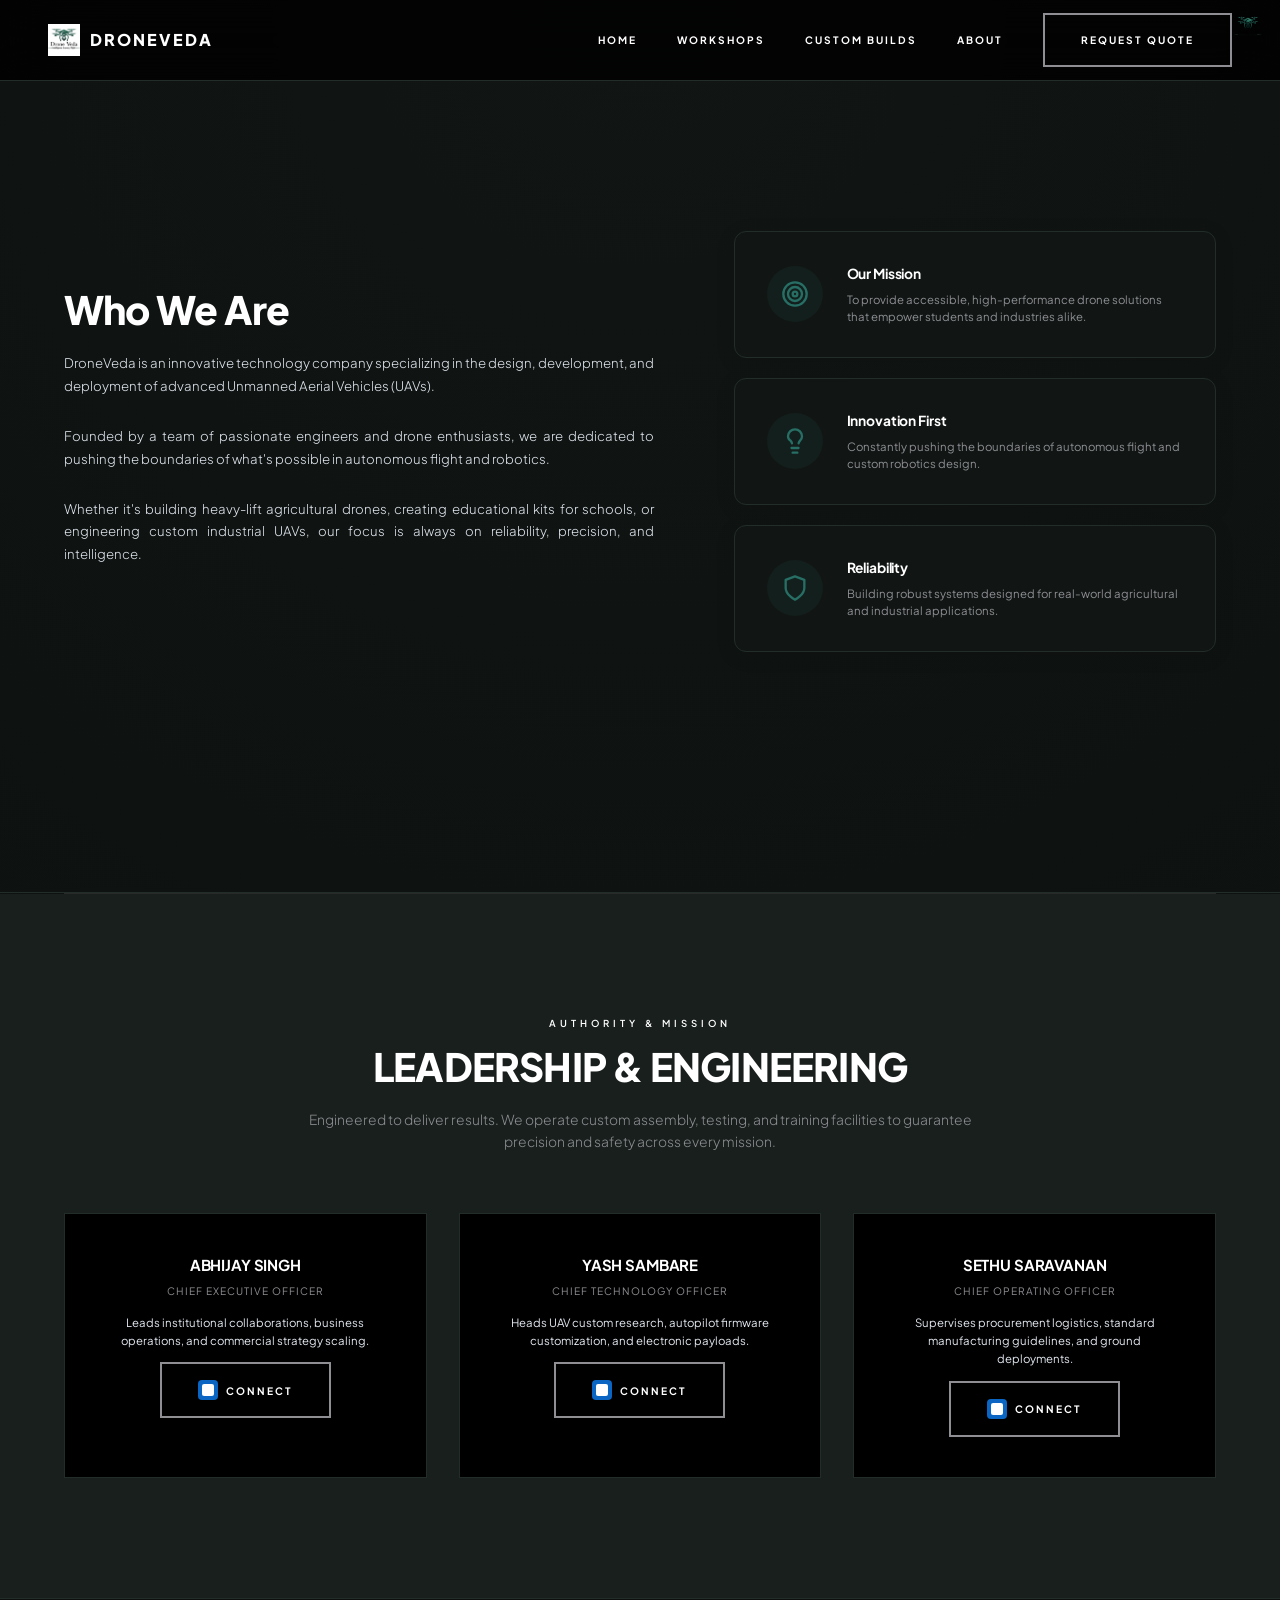
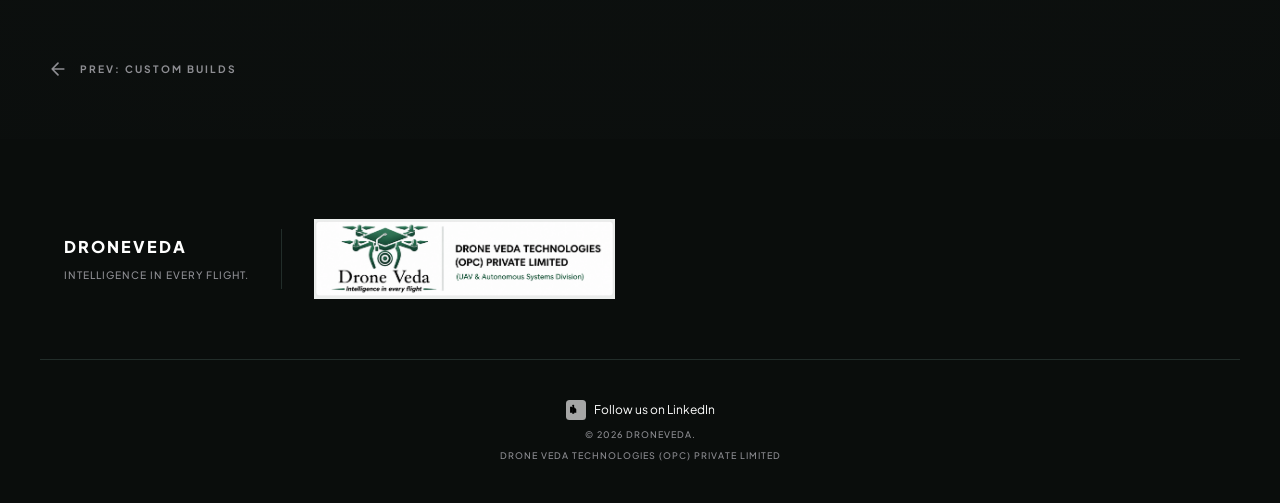
==== about.html @ 1c708e4c "Prepare site for Vercel: add vercel.json and deploy README" ====
<!DOCTYPE html>
<html lang="en">
<head>
  <meta charset="UTF-8">
  <meta name="viewport" content="width=device-width, initial-scale=1.0">
  <meta name="description" content="DroneVeda - Commercial UAV systems, custom industrial drones, autonomous agriculture, and institutional robotics training.">
  <title>DRONEVEDA | Intelligence in every flight.</title>
  
  <link rel="preconnect" href="https://fonts.googleapis.com">
  <link rel="preconnect" href="https://fonts.gstatic.com" crossorigin>
  <link href="https://fonts.googleapis.com/css2?family=Plus+Jakarta+Sans:wght@300;400;500;600;700;800&display=swap" rel="stylesheet">
  
  <link rel="stylesheet" href="style.css">
  <style>
    .trust-box { background-color: #000; }
    .trust-box[style] { background-color: initial; }
    .site-footer { padding:18px 12px; text-align:center; background:#0b0b0b; color:#fff; margin-top:40px; }
    .site-footer a { color:#fff; text-decoration:none; display:inline-flex; align-items:center; gap:8px; }
  </style>
</head>
<body>

  <header class="navbar" style="position: relative;">
    <div class="nav-container">
      <a href="index.html" class="nav-logo" style="display:flex; align-items:center; gap:10px;">
        <img src="WhatsApp Image 2026-06-14 at 5.45.42 PM.jpeg" alt="DroneVeda Logo" style="height:32px; width:auto; display:inline-block;">
        <span class="logo-text">DRONEVEDA</span>
      </a>
      
      <button class="mobile-toggle" aria-label="Toggle Menu" aria-expanded="false">
        <span class="bar"></span>
        <span class="bar"></span>
        <span class="bar"></span>
      </button>
      
      <nav class="nav-menu">
        <a href="index.html" class="nav-link">HOME</a>
        <a href="workshops.html" class="nav-link">WORKSHOPS</a>
        <a href="custom-builds.html" class="nav-link">CUSTOM BUILDS</a>
        <a href="about.html" class="nav-link active">ABOUT</a>
        <a href="index.html#contact" class="btn">REQUEST QUOTE</a>
      </nav>
    </div>
    <img src="public/logo.png" alt="DroneVeda Logo" style="position:absolute; right:16px; top:12px; height:32px;">
    <!-- header LinkedIn removed (footer contains the company LinkedIn) -->
  </header>

  

  

  

  

  

  

  

  <section id="about" class="section orb-section" style="padding-top: 150px;">
    <div class="container">
      
      <!-- Who We Are Section -->
      <div class="about-grid scroll-reveal" style="margin-bottom: 120px; align-items: center;">
        <div class="about-content">
          <h2 class="section-title" style="text-transform: none;">Who We Are</h2>
          <p class="about-text">DroneVeda is an innovative technology company specializing in the design, development, and deployment of advanced Unmanned Aerial Vehicles (UAVs).</p>
          <p class="about-text">Founded by a team of passionate engineers and drone enthusiasts, we are dedicated to pushing the boundaries of what's possible in autonomous flight and robotics.</p>
          <p class="about-text">Whether it's building heavy-lift agricultural drones, creating educational kits for schools, or engineering custom industrial UAVs, our focus is always on reliability, precision, and intelligence.</p>
        </div>
        
        <div class="about-cards" style="display: flex; flex-direction: column; gap: 20px;">
          <!-- Mission -->
          <div class="feature-card" style="background-color: var(--bg-secondary); border: 1px solid var(--border-color); border-radius: 12px; padding: 32px; display: flex; gap: 24px; align-items: center; transition: transform var(--transition-normal); box-shadow: 0 4px 20px rgba(0,0,0,0.1);">
             <div class="icon" style="color: var(--logo-green); flex-shrink: 0; display: flex; align-items: center; justify-content: center; width: 56px; height: 56px; background: rgba(39, 110, 101, 0.1); border-radius: 50%;">
                <svg width="28" height="28" viewBox="0 0 24 24" fill="none" stroke="currentColor" stroke-width="2" stroke-linecap="round" stroke-linejoin="round"><circle cx="12" cy="12" r="10"></circle><circle cx="12" cy="12" r="6"></circle><circle cx="12" cy="12" r="2"></circle></svg>
             </div>
             <div>
               <h4 style="font-size: 1.15rem; font-weight: 700; color: var(--text-primary); margin-bottom: 6px;">Our Mission</h4>
               <p style="color: var(--text-muted); font-size: 0.95rem; line-height: 1.5; margin: 0;">To provide accessible, high-performance drone solutions that empower students and industries alike.</p>
             </div>
          </div>
          
          <!-- Innovation -->
          <div class="feature-card" style="background-color: var(--bg-secondary); border: 1px solid var(--border-color); border-radius: 12px; padding: 32px; display: flex; gap: 24px; align-items: center; transition: transform var(--transition-normal); box-shadow: 0 4px 20px rgba(0,0,0,0.1);">
             <div class="icon" style="color: var(--logo-green); flex-shrink: 0; display: flex; align-items: center; justify-content: center; width: 56px; height: 56px; background: rgba(39, 110, 101, 0.1); border-radius: 50%;">
                <svg width="28" height="28" viewBox="0 0 24 24" fill="none" stroke="currentColor" stroke-width="2" stroke-linecap="round" stroke-linejoin="round"><path d="M9 18h6"></path><path d="M10 22h4"></path><path d="M15.09 14c.18-.98.65-1.74 1.41-2.5A4.65 4.65 0 0 0 18 8 6 6 0 0 0 6 8c0 1.5.8 2.8 2 3.5.75.75 1.23 1.52 1.41 2.5"></path></svg>
             </div>
             <div>
               <h4 style="font-size: 1.15rem; font-weight: 700; color: var(--text-primary); margin-bottom: 6px;">Innovation First</h4>
               <p style="color: var(--text-muted); font-size: 0.95rem; line-height: 1.5; margin: 0;">Constantly pushing the boundaries of autonomous flight and custom robotics design.</p>
             </div>
          </div>
          
          <!-- Reliability -->
          <div class="feature-card" style="background-color: var(--bg-secondary); border: 1px solid var(--border-color); border-radius: 12px; padding: 32px; display: flex; gap: 24px; align-items: center; transition: transform var(--transition-normal); box-shadow: 0 4px 20px rgba(0,0,0,0.1);">
             <div class="icon" style="color: var(--logo-green); flex-shrink: 0; display: flex; align-items: center; justify-content: center; width: 56px; height: 56px; background: rgba(39, 110, 101, 0.1); border-radius: 50%;">
                <svg width="28" height="28" viewBox="0 0 24 24" fill="none" stroke="currentColor" stroke-width="2" stroke-linecap="round" stroke-linejoin="round"><path d="M12 22s8-4 8-10V5l-8-3-8 3v7c0 6 8 10 8 10z"></path></svg>
             </div>
             <div>
               <h4 style="font-size: 1.15rem; font-weight: 700; color: var(--text-primary); margin-bottom: 6px;">Reliability</h4>
               <p style="color: var(--text-muted); font-size: 0.95rem; line-height: 1.5; margin: 0;">Building robust systems designed for real-world agricultural and industrial applications.</p>
             </div>
          </div>
        </div>
      </div>

    </div>
  </section>

  <hr class="spacious-divider">

  <section class="section bg-contrast" style="padding-top: 120px;">
    <div class="container">
      <div class="section-header" style="text-align: center; margin-left: auto; margin-right: auto;">
        <span class="section-label scroll-reveal">AUTHORITY & MISSION</span>
        <h2 class="section-title scroll-reveal">LEADERSHIP & ENGINEERING</h2>
        <p class="section-desc scroll-reveal">Engineered to deliver results. We operate custom assembly, testing, and training facilities to guarantee precision and safety across every mission.</p>
      </div>
      
      <div class="projects-grid scroll-reveal">
        <div class="project-card" style="padding: 40px; text-align: center; display: flex; flex-direction: column; align-items: center;">
          <h4 style="font-size: 1.25rem; font-weight: 700; text-transform: uppercase; margin-bottom: 6px;">ABHIJAY SINGH</h4>
          <p style="color: var(--text-muted); font-size: 0.85rem; letter-spacing: 1px; text-transform: uppercase; margin-bottom: 16px;">CHIEF EXECUTIVE OFFICER</p>
          <p style="font-size: 0.95rem; line-height: 1.6;">Leads institutional collaborations, business operations, and commercial strategy scaling.</p>
          <a href="https://www.linkedin.com/in/abhijay-singh-ab865226a/" target="_blank" rel="noreferrer" class="btn" style="margin-top:12px; display:inline-flex; align-items:center; gap:8px;">
            <span style="display:inline-flex; align-items:center; justify-content:center; width:20px; height:20px; background:#0A66C2; border-radius:4px;">
              <img src="public/linkedin.svg" alt="LinkedIn" style="height:12px; filter: brightness(0) invert(1);" />
            </span>
            <span>Connect</span>
          </a>
        </div>

        <div class="project-card" style="padding: 40px; text-align: center; display: flex; flex-direction: column; align-items: center;">
          <h4 style="font-size: 1.25rem; font-weight: 700; text-transform: uppercase; margin-bottom: 6px;">YASH SAMBARE</h4>
          <p style="color: var(--text-muted); font-size: 0.85rem; letter-spacing: 1px; text-transform: uppercase; margin-bottom: 16px;">CHIEF TECHNOLOGY OFFICER</p>
          <p style="font-size: 0.95rem; line-height: 1.6;">Heads UAV custom research, autopilot firmware customization, and electronic payloads.</p>
          <a href="https://www.linkedin.com/in/yash-sambare-81720738b/" target="_blank" rel="noreferrer" class="btn" style="margin-top:12px; display:inline-flex; align-items:center; gap:8px;">
            <span style="display:inline-flex; align-items:center; justify-content:center; width:20px; height:20px; background:#0A66C2; border-radius:4px;">
              <img src="public/linkedin.svg" alt="LinkedIn" style="height:12px; filter: brightness(0) invert(1);" />
            </span>
            <span>Connect</span>
          </a>
        </div>

        <div class="project-card" style="padding: 40px; text-align: center; display: flex; flex-direction: column; align-items: center;">
          <h4 style="font-size: 1.25rem; font-weight: 700; text-transform: uppercase; margin-bottom: 6px;">SETHU SARAVANAN</h4>
          <p style="color: var(--text-muted); font-size: 0.85rem; letter-spacing: 1px; text-transform: uppercase; margin-bottom: 16px;">CHIEF OPERATING OFFICER</p>
          <p style="font-size: 0.95rem; line-height: 1.6;">Supervises procurement logistics, standard manufacturing guidelines, and ground deployments.</p>
          <a href="https://www.linkedin.com/in/sethu-saravanan-b562a8277/" target="_blank" rel="noreferrer" class="btn" style="margin-top:12px; display:inline-flex; align-items:center; gap:8px;">
            <span style="display:inline-flex; align-items:center; justify-content:center; width:20px; height:20px; background:#0A66C2; border-radius:4px;">
              <img src="public/linkedin.svg" alt="LinkedIn" style="height:12px; filter: brightness(0) invert(1);" />
            </span>
            <span>Connect</span>
          </a>
        </div>
      </div>
                    
    </div>
  </section>

  

    
  <div class="page-navigation">
    <a href="custom-builds.html" class="page-nav-btn page-nav-prev"><svg xmlns="http://www.w3.org/2000/svg" fill="none" stroke="currentColor" stroke-width="2" stroke-linecap="round" stroke-linejoin="round" viewBox="0 0 24 24"><path d="M19 12H5M12 19l-7-7 7-7"/></svg> PREV: CUSTOM BUILDS</a>
    <div></div>
  </div>
  <footer class="footer">
    <div class="footer-container container">
      <div class="footer-brand" style="display: flex; align-items: center; gap: 32px;">
        <div>
          <h3 class="footer-logo" style="margin-bottom: 8px;">DRONEVEDA</h3>
          <p class="footer-tagline" style="margin: 0;">INTELLIGENCE IN EVERY FLIGHT.</p>
        </div>
        <div style="width: 1px; height: 60px; background-color: var(--border-color);"></div>
        <img src="public/logo-footer.png" alt="Drone Veda Technologies" style="max-height: 80px; display: block; object-fit: contain;">
      </div>
    </div>
    <div class="footer-bottom container" style="display:flex; flex-direction:column; gap:8px; align-items:center;">
      <div style="display:flex; gap:12px; align-items:center;">
        <a href="https://www.linkedin.com/company/drone-veda/" target="_blank" rel="noreferrer" style="display:inline-flex; align-items:center; gap:8px; color:#fff; text-decoration:none;">
          <img src="public/linkedin.svg" alt="LinkedIn" style="height:20px; filter: invert(1) grayscale(1);" />
          Follow us on LinkedIn
        </a>
      </div>
      <p class="copyright">&copy; 2026 DRONEVEDA.</p>
      <p class="disclaimer">Drone Veda Technologies (OPC) Private Limited</p>
    </div>
  </footer>

  <script src="script.js"></script>
</body>
</html>
---- style.css ----
:root {
  --bg-primary: #0a0d0c; /* Off-black with a hint of green */
  --bg-secondary: #111614;
  --bg-tertiary: #181f1c;
  
  --logo-green: #276e65;
  
  --text-primary: #ffffff;
  --text-secondary: #e2e8f0;
  --text-muted: #8e8e93;
  
  --accent-color: var(--logo-green);
  --accent-hover: var(--logo-green);
  
  --border-color: #222d2a;
  --border-hover: #3a4d48;
  
  --error-color: #fa4856;
  --success-color: #24a148;
  
  --font-family: 'Plus Jakarta Sans', system-ui, -apple-system, sans-serif;
  
  --transition-fast: 0.15s ease;
  --transition-normal: 0.3s cubic-bezier(0.16, 1, 0.3, 1);
  --transition-slow: 0.8s cubic-bezier(0.16, 1, 0.3, 1);
  
  --max-width: 1200px;
}

/* Base Reset */
*, *::before, *::after {
  box-sizing: border-box;
  margin: 0;
  padding: 0;
}

html {
  font-size: 75%;
  scroll-behavior: auto; /* Managed by JavaScript for custom scroll control */
  scrollbar-width: thin;
  scrollbar-color: var(--border-hover) var(--bg-primary);
}

body {
  font-family: var(--font-family);
  background-color: var(--bg-primary);
  /* Dynamic scroll gradient setup */
  background-image: radial-gradient(circle at 50% calc(var(--scroll-y, 0) * 1%), var(--bg-secondary) 0%, var(--bg-primary) 100%);
  color: var(--text-secondary);
  line-height: 1.5;
  overflow-x: hidden;
  -webkit-font-smoothing: antialiased;
  -moz-osx-font-smoothing: grayscale;
}

/* Specific section highlighting */
.bg-logo-green {
  background: var(--logo-green) !important;
}

.bg-logo-green .section-title, 
.bg-logo-green .section-label,
.bg-logo-green .section-desc {
  color: #ffffff;
}
.bg-logo-green .btn-primary {
  border-color: #ffffff;
  color: #ffffff;
}
.bg-logo-green .btn-primary:hover {
  background-color: #ffffff;
  color: var(--logo-green);
}

.text-accent {
  color: var(--logo-green);
}

/* Accessibility Focus */
:focus-visible {
  outline: 2px solid var(--text-primary);
  outline-offset: 4px;
}

/* Layout Containers */
.container {
  width: 100%;
  max-width: var(--max-width);
  margin: 0 auto;
  padding: 0 24px;
}

.section {
  padding: 120px 0;
  border-bottom: 1px solid var(--border-color);
  scroll-margin-top: 80px;
}

@media (max-width: 768px) {
  .section {
    padding: 80px 0;
  }
}

.bg-contrast {
  background-color: var(--bg-tertiary) !important;
}

.spacious-divider {
  border: 0;
  height: 1px;
  background: rgba(255, 255, 255, 0.1);
  margin: 0 auto;
  width: 90%;
  max-width: var(--max-width);
}

.section-header {
  max-width: 700px;
  margin-bottom: 60px;
}

.section-label {
  display: inline-block;
  font-size: 0.8rem;
  font-weight: 600;
  text-transform: uppercase;
  letter-spacing: 4px;
  color: var(--text-primary);
  margin-bottom: 16px;
}

.section-title {
  font-size: clamp(2.2rem, 4.5vw, 3.25rem);
  font-weight: 800;
  line-height: 1.1;
  color: var(--text-primary);
  margin-bottom: 20px;
  letter-spacing: -0.02em;
  text-transform: uppercase;
}

.section-desc {
  font-size: 1.15rem;
  color: var(--text-muted);
  line-height: 1.6;
  font-weight: 300;
}

/* Typography elements */
h1, h2, h3, h4, h5, h6 {
  color: var(--text-primary);
  letter-spacing: -0.01em;
}

a {
  color: inherit;
  text-decoration: none;
  transition: color var(--transition-fast);
}

.btn {
  display: inline-flex;
  align-items: center;
  justify-content: center;
  font-family: var(--font-family);
  font-size: 0.85rem;
  font-weight: 700;
  text-transform: uppercase;
  letter-spacing: 2px;
  padding: 16px 36px;
  cursor: pointer;
  white-space: nowrap;
  transition: all var(--transition-normal);
  
  /* Greyscale ghost button base */
  border: 2px solid var(--text-muted);
  background-color: transparent;
  color: var(--text-primary);
  
  min-height: 54px; /* Touch target size */
  position: relative;
  overflow: hidden;
  text-align: center;
  width: auto;
}

@media (max-width: 768px) {
  .btn {
    width: 100%;
    padding: 16px 20px;
  }
}

.btn:hover {
  /* Boundary changes to logo-green upon hover */
  border-color: var(--logo-green);
  color: var(--logo-green);
  background-color: transparent;
  box-shadow: 0 4px 15px rgba(39, 110, 101, 0.2);
}

.btn:active {
  /* Background changes to logo-green upon clicking */
  background-color: var(--logo-green);
  border-color: var(--logo-green);
  color: #ffffff;
  transform: scale(0.98);
}


.btn-primary, .btn-secondary {  
}

.btn-block {
  display: flex;
  width: 100%;
}

/* Header & Navigation */
.navbar {
  position: fixed;
  top: 0;
  left: 0;
  right: 0;
  z-index: 100;
  background-color: rgba(0, 0, 0, 0.85);
  backdrop-filter: blur(20px);
  -webkit-backdrop-filter: blur(20px);
  border-bottom: 1px solid var(--border-color);
  transition: background-color var(--transition-normal), padding var(--transition-normal);
}

.nav-container {
  display: flex;
  align-items: center;
  justify-content: space-between;
  height: 80px;
  max-width: 100%;
  margin: 0 auto;
  padding: 0 48px;
}

.nav-logo {
  display: flex;
  align-items: center;
  gap: 12px;
}

.logo-img {
  height: 32px;
  width: auto;
  filter: brightness(0) invert(1); /* Ensure it displays as white for SpaceX styling */
}

.logo-text {
  font-size: 1.35rem;
  font-weight: 800;
  letter-spacing: 2px;
  color: var(--text-primary);
}

.nav-menu {
  display: flex;
  align-items: center;
  gap: 40px;
}

.nav-link {
  font-size: 0.85rem;
  font-weight: 700;
  text-transform: uppercase;
  letter-spacing: 2px;
  color: var(--text-primary);
  padding: 8px 0;
  position: relative;
}

.nav-link::after {
  content: '';
  position: absolute;
  bottom: 0;
  left: 0;
  width: 100%;
  height: 1px;
  background-color: var(--text-primary);
  transform: scaleX(0);
  transform-origin: right;
  transition: transform var(--transition-normal);
}

.nav-link:hover::after {
  transform: scaleX(1);
  transform-origin: left;
}



/* Mobile Toggle Hamburger */
.mobile-toggle {
  display: none;
  flex-direction: column;
  justify-content: space-between;
  width: 20px;
  height: 14px;
  background: transparent;
  border: none;
  cursor: pointer;
  z-index: 105;
}

.mobile-toggle .bar {
  width: 100%;
  height: 2px;
  background-color: var(--text-primary);
  transition: transform var(--transition-normal), opacity var(--transition-normal);
}

@media (max-width: 768px) {
  .mobile-toggle {
    display: flex;
  }
  
  .nav-menu {
    position: fixed;
    top: 80px;
    left: 0;
    right: 0;
    height: calc(100vh - 80px);
    background-color: rgba(0, 0, 0, 0.85);
    backdrop-filter: blur(20px);
    -webkit-backdrop-filter: blur(20px);
    flex-direction: column;
    padding: 60px 24px;
    gap: 32px;
    transform: translateX(100%);
    transition: transform var(--transition-normal);
    z-index: 99;
    border-top: 1px solid var(--border-color);
  }
  
  .nav-menu.active {
    transform: translateX(0);
  }
  
  .nav-link {
    width: 100%;
    text-align: center;
    font-size: 1.1rem;
    letter-spacing: 3px;
    padding: 12px 0;
  }
  
  .nav-btn {
    width: 100%;
    text-align: center;
    font-size: 1rem;
    letter-spacing: 3px;
    padding: 16px 0;
    margin-top: 24px;
  }
  
  /* Active states */
  .mobile-toggle[aria-expanded="true"] .bar:nth-child(1) {
    transform: translateY(6px) rotate(45deg);
  }
  
  .mobile-toggle[aria-expanded="true"] .bar:nth-child(2) {
    opacity: 0;
  }
  
  .mobile-toggle[aria-expanded="true"] .bar:nth-child(3) {
    transform: translateY(-6px) rotate(-45deg);
  }
}

/* Hero Section (Fullscreen Impact) */
.hero-section {
  position: relative;
  height: 100vh;
  display: flex;
  align-items: flex-end;
  padding-bottom: 12%;
  overflow: hidden;
}

.hero-video-container {
  position: absolute;
  top: 0;
  left: 0;
  width: 100%;
  height: 100%;
  z-index: 1;
}

.hero-video {
  width: 100%;
  height: 100%;
  object-fit: cover;
  opacity: 0.5;
}

.hero-overlay {
  position: absolute;
  top: 0;
  left: 0;
  width: 100%;
  height: 100%;
  background: linear-gradient(180deg, 
    rgba(0, 0, 0, 0.4) 0%, 
    rgba(0, 0, 0, 0.7) 60%, 
    rgba(0, 0, 0, 0.95) 100%
  );
  z-index: 2;
}

.hero-content {
  position: relative;
  z-index: 10;
  max-width: 800px;
}

.hero-badge {
  display: inline-block;
  font-size: 1.5rem;
  font-weight: 200;
  text-transform: uppercase;
  letter-spacing: 4px;
  line-height: 1.05;
  color: var(--text-primary);
  margin-bottom: 30px;
}

.hero-title {
  font-size: clamp(3rem, 6vw, 5rem);
  font-weight: 1000;
  line-height: 1.05;
  letter-spacing: 0.02em;
  color: var(--text-primary);
  margin-bottom: 15px;
  text-transform: uppercase;
}

.hero-subtitle {
  font-size: clamp(0.9rem, 2vw, 1rem);
  color: var(--text-secondary);
  line-height: 1.2;
  margin-bottom: 15px;
  max-width: 400px;
  font-weight: 100;
  letter-spacing: 0.2em;
}

.hero-actions {
  display: flex;
  gap: 20px;
  flex-wrap: wrap;
}

@media (max-width: 576px) {
  .hero-actions .btn {
    width: 100%;
  }
}

/* SpaceX-style Scroll Down Indicator */
.scroll-down-arrow {
  position: absolute;
  bottom: 40px;
  left: 50%;
  transform: translateX(-50%);
  color: var(--text-primary);
  z-index: 10;
  animation: bounce 2s infinite;
  opacity: 0.7;
  transition: opacity var(--transition-fast);
}

.scroll-down-arrow:hover {
  opacity: 1;
}

@keyframes bounce {
  0%, 20%, 50%, 80%, 100% {
    transform: translateX(-50%) translateY(0);
  }
  40% {
    transform: translateX(-50%) translateY(-10px);
  }
  60% {
    transform: translateX(-50%) translateY(-5px);
  }
}

/* SpaceX Trust Metric Value Bar */
.value-bar {
  background-color: var(--bg-primary);
  border-bottom: 1px solid var(--border-color);
  padding: 80px 0;
}

.value-container {
  display: grid;
  grid-template-columns: repeat(3, 1fr);
  gap: 40px;
}

.value-item {
  display: flex;
  flex-direction: column;
}

.value-num {
  font-size: 4rem;
  font-weight: 800;
  color: var(--text-primary);
  line-height: 1;
  margin-bottom: 12px;
  font-feature-settings: "lnum";
}

.value-label {
  font-size: 0.8rem;
  font-weight: 600;
  color: var(--text-muted);
  line-height: 1.6;
  letter-spacing: 2px;
  text-transform: uppercase;
}

@media (max-width: 768px) {
  .value-container {
    grid-template-columns: 1fr;
    gap: 48px;
  }
  
  .value-num {
    font-size: 3.5rem;
  }
}

/* Projects Showcase */
.projects-grid {
  display: grid;
  grid-template-columns: repeat(3, 1fr);
  gap: 32px;
}

@media (max-width: 992px) {
  .projects-grid {
    grid-template-columns: repeat(2, 1fr);
  }
}

@media (max-width: 768px) {
  .projects-grid {
    grid-template-columns: 1fr;
    gap: 40px;
  }
}

.project-card {
  background-color: var(--bg-secondary);
  border: 1px solid var(--border-color);
  transition: border-color var(--transition-fast), transform var(--transition-normal);
}

/* Removed project-card hover */

.project-image-wrapper {
  position: relative;
  aspect-ratio: 16 / 10;
  width: 100%;
  background-color: var(--bg-tertiary);
  overflow: hidden;
}

.project-img {
  width: 100%;
  height: 100%;
  object-fit: cover;
  transition: transform var(--transition-normal);
}

/* Removed project-card img hover */

.project-content {
  padding: 32px;
}

.project-tag {
  display: inline-block;
  font-size: 0.75rem;
  font-weight: 700;
  text-transform: uppercase;
  letter-spacing: 2px;
  color: var(--text-primary);
  margin-bottom: 16px;
  border-bottom: 1px solid var(--text-primary);
  padding-bottom: 2px;
}

.project-card-title {
  font-size: 1.35rem;
  font-weight: 700;
  line-height: 1.3;
  margin-bottom: 14px;
  color: var(--text-primary);
  text-transform: uppercase;
}

.project-card-desc {
  font-size: 0.95rem;
  color: var(--text-muted);
  line-height: 1.6;
  margin-bottom: 30px;
  font-weight: 300;
}

.project-metric {
  padding-top: 24px;
  border-top: 1px solid var(--border-color);
}

.metric-value {
  display: block;
  font-size: 2rem;
  font-weight: 800;
  color: var(--text-primary);
  line-height: 1.1;
  font-feature-settings: "lnum";
}

.metric-desc {
  font-size: 0.75rem;
  font-weight: 600;
  color: var(--text-muted);
  letter-spacing: 1.5px;
  text-transform: uppercase;
}

/* About Us Section (Two Columns) */
.about-grid {
  display: grid;
  grid-template-columns: 1.1fr 0.9fr;
  gap: 80px;
}

@media (max-width: 992px) {
  .about-grid {
    grid-template-columns: 1fr;
    gap: 60px;
  }
}

.about-text {
  font-size: 1.1rem;
  line-height: 1.7;
  color: var(--text-secondary);
  margin-bottom: 28px;
  font-weight: 300;
  text-align:justify;
}

.about-badges {
  display: grid;
  grid-template-columns: repeat(2, 1fr);
  gap: 24px;
  margin-top: 48px;
}

.badge-item {
  border-left: 2px solid var(--text-primary);
  padding-left: 20px;
}

.badge-item strong {
  display: block;
  font-size: 0.9rem;
  font-weight: 700;
  color: var(--text-primary);
  margin-bottom: 6px;
  letter-spacing: 1.5px;
  text-transform: uppercase;
}

.badge-item span {
  font-size: 0.85rem;
  color: var(--text-muted);
}

.about-team {
  background-color: var(--bg-secondary);
  border: 1px solid var(--border-color);
  padding: 48px;
}

@media (max-width: 576px) {
  .about-team {
    padding: 32px 24px;
  }
}

.team-header-title {
  font-size: 1.35rem;
  font-weight: 700;
  text-transform: uppercase;
  letter-spacing: 2px;
  margin-bottom: 36px;
  color: var(--text-primary);
}

.team-list {
  display: flex;
  flex-direction: column;
  gap: 36px;
}

.team-member-card {
  display: flex;
  gap: 24px;
  align-items: flex-start;
}

@media (max-width: 480px) {
  .team-member-card {
    flex-direction: column;
    gap: 16px;
  }
}

.member-photo {
  width: 64px;
  height: 64px;
  border-radius: 4px;
  object-fit: cover;
  flex-shrink: 0;
  border: 1px solid var(--border-color);
}

.member-avatar {
  flex-shrink: 0;
  width: 64px;
  height: 64px;
  border-radius: 4px;
  background-color: var(--border-color);
  color: var(--text-primary);
  font-size: 1.25rem;
  font-weight: 700;
  display: flex;
  align-items: center;
  justify-content: center;
  letter-spacing: -0.5px;
}

.member-info {
  display: flex;
  flex-direction: column;
}

.member-name {
  font-size: 1rem;
  font-weight: 700;
  color: var(--text-primary);
  line-height: 1.2;
  letter-spacing: 1px;
}

.member-role {
  font-size: 0.75rem;
  font-weight: 600;
  color: var(--text-muted);
  margin-bottom: 8px;
  letter-spacing: 1px;
}

.member-bio {
  font-size: 0.9rem;
  color: var(--text-muted);
  line-height: 1.6;
  font-weight: 300;
}

/* Contact / Connect Section (SpaceX Style Input Forms) */
.contact-grid {
  display: grid;
  grid-template-columns: 0.95fr 1.05fr;
  gap: 80px;
  align-items: flex-start;
}

@media (max-width: 992px) {
  .contact-grid {
    grid-template-columns: 1fr;
    gap: 60px;
  }
}

.contact-details {
  display: flex;
  flex-direction: column;
  gap: 32px;
  margin: 40px 0;
}

.detail-item {
  display: flex;
  align-items: flex-start;
  gap: 20px;
}

.detail-icon {
  font-size: 1.2rem;
  line-height: 1;
}

.detail-info {
  display: flex;
  flex-direction: column;
}

.detail-label {
  font-size: 0.75rem;
  text-transform: uppercase;
  letter-spacing: 2px;
  color: var(--text-muted);
  font-weight: 600;
}

.detail-val {
  font-size: 1.15rem;
  font-weight: 700;
  color: var(--text-primary);
  margin-top: 4px;
}

.detail-val:hover {
  color: var(--text-primary);
  text-decoration: underline;
}

.trust-box {
  background-color: var(--bg-secondary);
  border: 1px solid var(--border-color);
  padding: 28px;
}

.trust-title {
  font-size: 0.9rem;
  font-weight: 700;
  color: var(--text-primary);
  margin-bottom: 5px;
  letter-spacing: 1.5px;
  text-transform: uppercase;
}

.trust-desc {
  font-size: 0.9rem;
  color: var(--text-muted);
  line-height: 1.8;
  font-weight: 300;
}

.form-wrapper {
  background-color: var(--bg-secondary);
  border: 1px solid var(--border-color);
  padding: 48px;
}

@media (max-width: 576px) {
  .form-wrapper {
    padding: 32px 24px;
  }
}

.form-title {
  font-size: 1.5rem;
  font-weight: 700;
  text-transform: uppercase;
  letter-spacing: 2px;
  margin-bottom: 32px;
  color: var(--text-primary);
}

.form-group {
  margin-bottom: 24px;
  position: relative;
}

.form-label {
  display: block;
  font-size: 0.8rem;
  font-weight: 700;
  letter-spacing: 1.5px;
  color: var(--text-primary);
  margin-bottom: 10px;
}

.required {
  color: var(--error-color);
}

.form-control {
  width: 100%;
  font-family: var(--font-family);
  font-size: 0.95rem;
  background-color: var(--bg-primary);
  border: 1px solid var(--border-color);
  color: var(--text-primary);
  padding: 14px 16px;
  border-radius: 0px; /* SpaceX strictly uses sharp 90-degree corners */
  transition: border-color var(--transition-fast), box-shadow var(--transition-fast);
  appearance: none;
}

.form-control::placeholder {
  color: #444444;
}

.form-control:focus {
  outline: none;
  border-color: var(--text-primary);
}

/* Custom Select Dropdown with Clean Vector Icon */
select.form-control {
  background-image: url("data:image/svg+xml;utf8,<svg xmlns='http://www.w3.org/2000/svg' width='16' height='16' fill='%23ffffff' viewBox='0 0 16 16'><path d='M7.247 11.14 2.451 5.658C1.885 5.013 2.345 4 3.204 4h9.592a1 1 0 0 1 .753 1.659l-4.796 5.48a1 1 0 0 1-1.506 0z'/></svg>");
  background-repeat: no-repeat;
  background-position: calc(100% - 16px) center;
  background-size: 10px;
  padding-right: 40px;
}

/* Form Errors */
.form-group.has-error .form-control {
  border-color: var(--error-color);
}

.form-group.has-error .error-msg {
  display: block;
}

.error-msg {
  display: none;
  font-size: 0.75rem;
  color: var(--error-color);
  margin-top: 6px;
  font-weight: 600;
  text-transform: uppercase;
  letter-spacing: 1px;
}

/* Form Submission Status styling */
.form-status-box {
  margin-top: 24px;
  padding: 16px;
  font-size: 0.9rem;
  font-weight: 700;
  line-height: 1.4;
  display: flex;
  align-items: center;
  gap: 12px;
  letter-spacing: 1px;
  text-transform: uppercase;
}

.form-status-success {
  border: 1px solid var(--success-color);
  background-color: rgba(36, 161, 72, 0.05);
  color: var(--text-primary);
}

.form-status-error {
  border: 1px solid var(--error-color);
  background-color: rgba(250, 72, 86, 0.05);
  color: var(--text-primary);
}

.form-status-sending {
  border: 1px solid var(--text-primary);
  background-color: rgba(255, 255, 255, 0.05);
  color: var(--text-primary);
}

/* SpaceX Footer Styling */
.footer {
  background-color: var(--bg-primary);
  padding: 80px 0 40px;
}

.footer-container {
  display: flex;
  justify-content: space-between;
  align-items: center;
  flex-wrap: wrap;
  gap: 40px;
  margin-bottom: 60px;
}

.footer-brand {
  max-width: 600px;
}

.footer-logo {
  font-size: 1.35rem;
  font-weight: 800;
  color: var(--text-primary);
  margin-bottom: 8px;
  letter-spacing: 2px;
}

.footer-tagline {
  font-size: 0.85rem;
  color: var(--text-muted);
  letter-spacing: 1px;
  text-transform: uppercase;
  font-weight: 500;
}

.footer-links {
  display: flex;
  gap: 32px;
  flex-wrap: wrap;
}

.footer-links a {
  font-size: 0.75rem;
  color: var(--text-muted);
  font-weight: 700;
  letter-spacing: 1.5px;
}

.footer-links a:hover {
  color: var(--text-primary);
}

.footer-bottom {
  display: flex;
  justify-content: space-between;
  align-items: center;
  padding-top: 40px;
  border-top: 1px solid var(--border-color);
  flex-wrap: wrap;
  gap: 16px;
}

.copyright, .disclaimer {
  font-size: 0.75rem;
  color: var(--text-muted);
  letter-spacing: 1px;
  text-transform: uppercase;
  font-weight: 500;
}

@media (max-width: 768px) {
  .footer-container {
    flex-direction: column;
    align-items: flex-start;
    gap: 30px;
  }
  
  .footer-links {
    flex-direction: column;
    gap: 16px;
  }
  
  .footer-bottom {
    flex-direction: column;
    align-items: flex-start;
  }
}

/* Animation entry points */
.scroll-reveal {
  --g-progress: 0;
  opacity: var(--g-progress);
  transform: translateY(calc(30px * (1 - var(--g-progress))));
  transition: transform 0.1s linear, opacity 0.1s linear;
  will-change: transform, opacity;
}

.tier-card { display: flex; flex-direction: column; background: var(--bg-card); padding: 40px; border: 1px solid var(--border-color); }
.tier-card.border-accent { border-top: 4px solid var(--text-primary); }
.tier-name { font-size: 0.75rem; font-weight: 700; letter-spacing: 2px; color: var(--text-muted); }
.tier-title { font-size: 1.5rem; font-weight: 800; margin: 8px 0; color: var(--text-primary); }
.tier-audience { font-size: 0.85rem; color: #aaa; margin-bottom: 24px; font-style: italic; }
.tier-desc { font-size: 0.95rem; margin-bottom: 24px; }
.tier-features, .build-specs { margin-bottom: 32px; padding: 0; list-style: none; }
.tier-features { flex-grow: 1; border-top: 1px solid var(--border-color); padding-top: 24px; }
.tier-features li, .build-specs li { font-size: 0.85rem; margin-bottom: 12px; position: relative; padding-left: 24px; color: var(--text-secondary); }
.tier-features li::before, .build-specs li::before { content: ''; position: absolute; left: 0; top: 3px; width: 14px; height: 14px; background-image: url("data:image/svg+xml;charset=UTF-8,%3Csvg xmlns='http://www.w3.org/2000/svg' width='24' height='24' viewBox='0 0 24 24' fill='none' stroke='%238e8e93' stroke-width='2' stroke-linecap='round' stroke-linejoin='round'%3E%3Cpolyline points='9 18 15 12 9 6'%3E%3C/polyline%3E%3C/svg%3E"); background-size: contain; background-repeat: no-repeat; }
.price { font-size: 2rem; font-weight: 800; color: var(--text-primary); }
.price span { font-size: 0.9rem; font-weight: 400; color: var(--text-muted); }

/* Custom Builds */
.build-card { background: var(--bg-card); padding: 40px; border: 1px solid var(--border-color); }
.build-title { font-size: 1.2rem; font-weight: 800; color: var(--text-primary); }
.build-subtitle { display: block; font-size: 0.8rem; font-weight: 700; letter-spacing: 1px; color: var(--text-muted); margin: 8px 0 24px; text-transform: uppercase; }
.build-desc { font-size: 0.95rem; margin-bottom: 24px; }
/* Darken workshop grid boxes override */
.tier-card {
  background-color: var(--bg-secondary) !important;
  border: 1px solid transparent !important;
}

.btn-primary {
  box-shadow: 0 4px 15px rgba(42, 122, 107, 0.4);
}
.btn-primary:hover {
  box-shadow: 0 6px 20px rgba(42, 122, 107, 0.6);
}

/* Universal Button Styles */
.btn {
  display: inline-flex !important;
  align-items: center !important;
  justify-content: center !important;
  font-family: var(--font-family) !important;
  font-size: 0.85rem !important;
  font-weight: 700 !important;
  text-transform: uppercase !important;
  letter-spacing: 2px !important;
  padding: 16px 36px !important;
  cursor: pointer !important;
  white-space: nowrap !important;
  transition: all var(--transition-normal) !important;
  
  /* Greyscale ghost button base */
  border: 2px solid var(--text-muted) !important;
  background-color: transparent !important;
  color: var(--text-primary) !important;
  text-decoration: none !important;
  
  min-height: 54px !important;
  position: relative !important;
  overflow: hidden !important;
  text-align: center !important;
  width: auto !important;
  box-shadow: none !important;
}

@media (max-width: 768px) {
  .btn {
    width: 100% !important;
    padding: 16px 20px !important;
  }
}

.btn:hover {
  border-color: var(--text-secondary) !important;
  color: var(#fff) !important;
  background-color: transparent !important;
  box-shadow: none !important;
}

.btn:active {
  background-color: var(#fff) !important;
  border-color: var(--bg-primary) !important;
  color: #ffffff !important;
  transform: scale(0.98) !important;
}

/* Universal Grid Item Base */
.trust-box, .tier-card, .project-card, .build-card, .nav-grid-card {
  background: #000000 !important;
  background-color: #000000 !important;
  transition: transform var(--transition-normal) !important;
}
.trust-box:hover, .tier-card:hover, .project-card:hover, .build-card:hover, .nav-grid-card:hover {
  outline: none !important;
  transform: scale(1.01) !important;
}

/* Wide Tier Card for Projects */
@media (min-width: 993px) {
  .wide-tier-card {
    grid-column: 1 / -1 !important;
    display: grid !important;
    grid-template-columns: 1.2fr 1fr !important;
  }
  .wide-tier-card .project-image-wrapper {
    height: 100% !important;
    border-bottom: none !important;
    border-right: 1px solid var(--border-color) !important;
  }
}
@media (max-width: 992px) {
  .wide-tier-card {
    grid-column: 1 / -1 !important;
  }
}

/* Contact Section Custom Background */
.contact-section {
  background: #000000 !important;
}


/* Page Navigation */
.page-navigation {
  display: flex;
  justify-content: space-between;
  align-items: center;
  padding: 60px 48px;
  max-width: 100%;
  margin: 0 auto;
}
.page-nav-btn {
  display: inline-flex;
  align-items: center;
  gap: 12px;
  font-weight: 700;
  text-transform: uppercase;
  letter-spacing: 2px;
  font-size: 0.85rem;
  color: var(--text-muted);
  transition: color var(--transition-fast);
  text-decoration: none;
}
.page-nav-btn:hover {
  color: var(--logo-green);
}
.page-nav-btn svg {
  width: 20px;
  height: 20px;
}
.page-nav-prev {
  margin-right: auto;
}
.page-nav-next {
  margin-left: auto;
}
@media (max-width: 768px) {
  .nav-container { padding: 0 24px; }
  .page-navigation { padding: 40px 24px; flex-direction: column; gap: 24px; }
  .page-nav-prev, .page-nav-next { margin: 0; width: 100%; justify-content: center; }
}

/* Utility Classes Extracted from HTML */
.grid-4 { display: grid; grid-template-columns: repeat(4, 1fr); gap: 24px; }
.grid-2 { display: grid; grid-template-columns: repeat(2, 1fr); gap: 32px; }
@media (max-width: 992px) { .grid-4 { grid-template-columns: repeat(2, 1fr); } }
@media (max-width: 768px) { .grid-4, .grid-2 { grid-template-columns: 1fr; } }
.text-center { text-align: center; }
.mx-auto { margin-left: auto; margin-right: auto; }
.mb-30 { margin-bottom: 30px; }
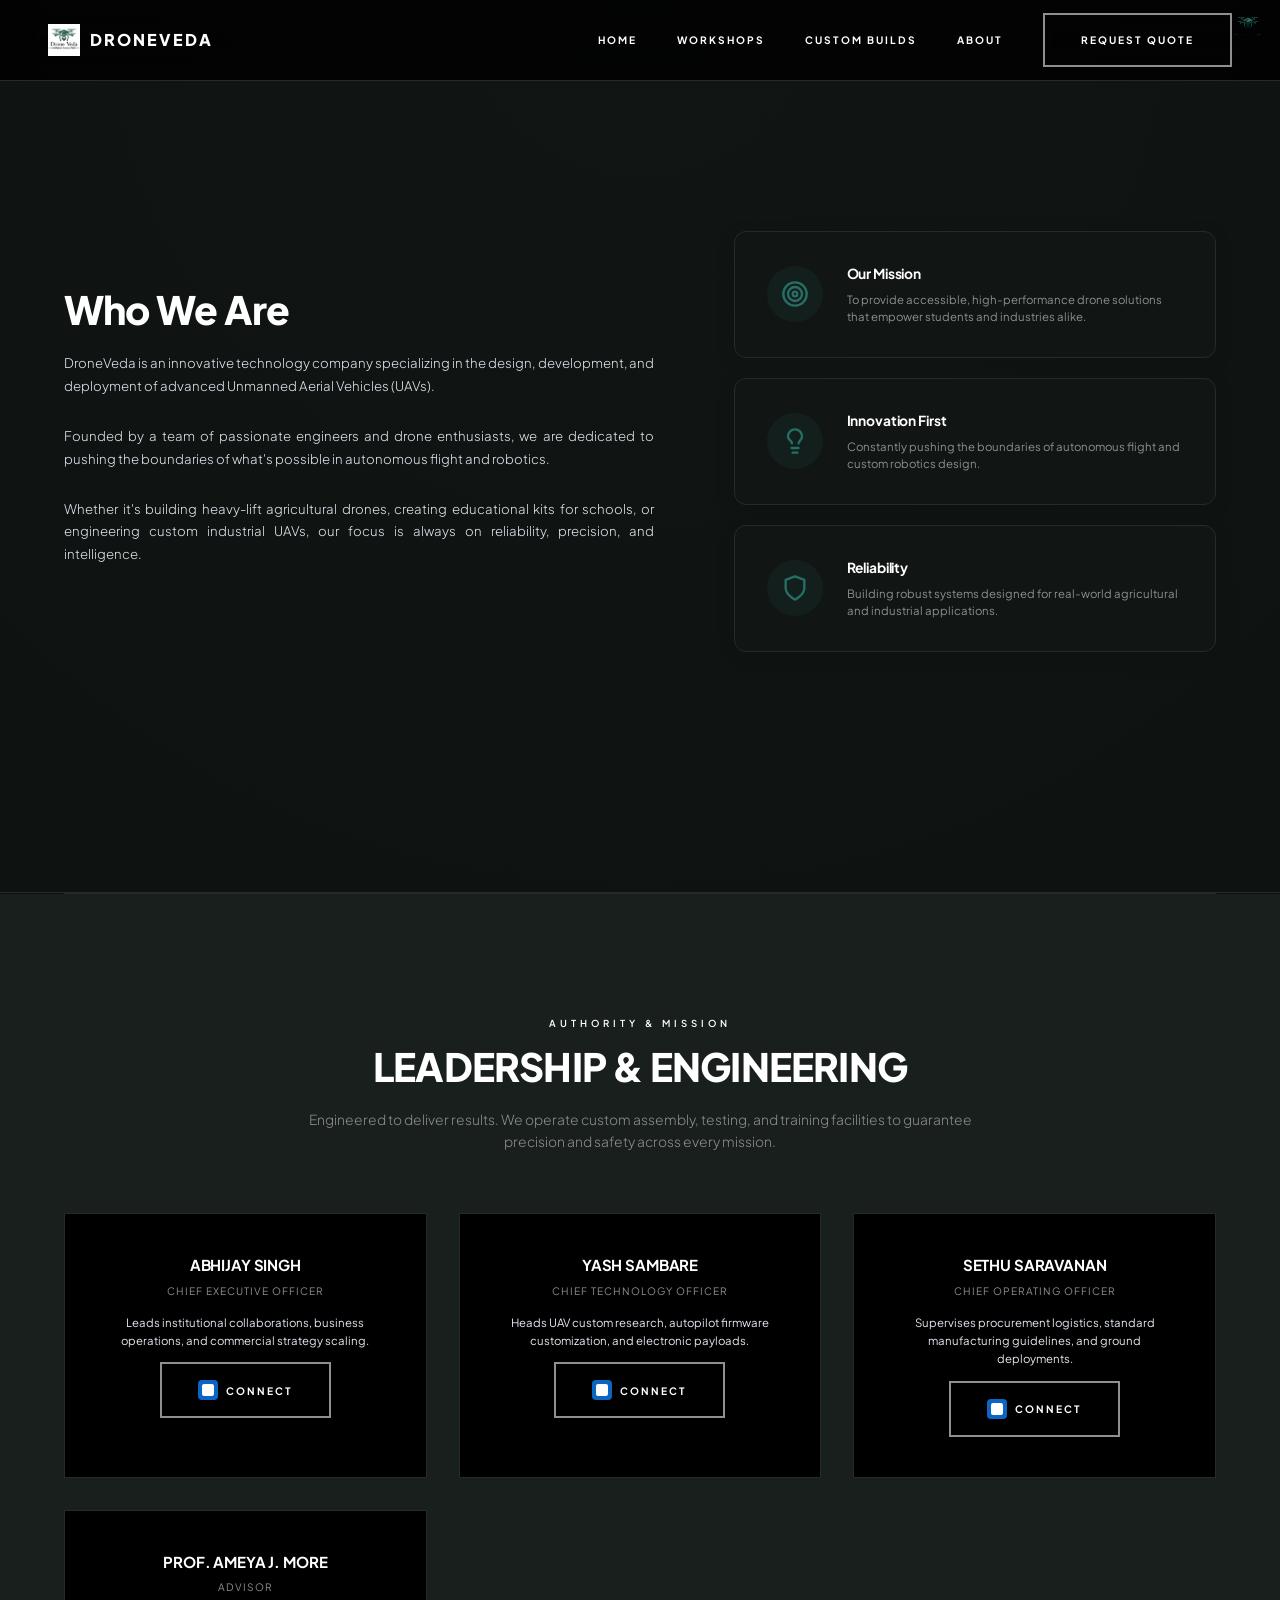
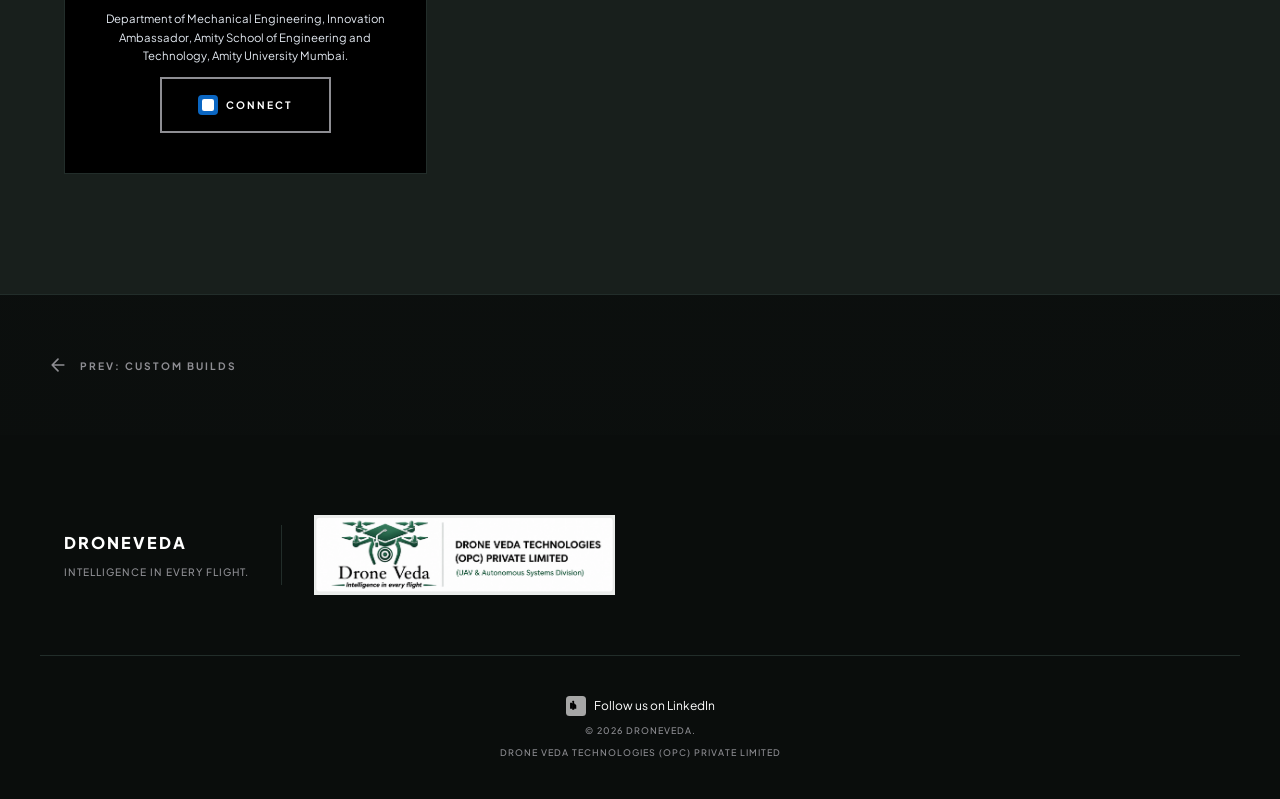
==== commit 14d49971: "Add Prof. Ameya J. More to leadership as Advisor" ====
--- a/about.html
+++ b/about.html
@@ -150,6 +150,18 @@
           <p style="color: var(--text-muted); font-size: 0.85rem; letter-spacing: 1px; text-transform: uppercase; margin-bottom: 16px;">CHIEF OPERATING OFFICER</p>
           <p style="font-size: 0.95rem; line-height: 1.6;">Supervises procurement logistics, standard manufacturing guidelines, and ground deployments.</p>
           <a href="https://www.linkedin.com/in/sethu-saravanan-b562a8277/" target="_blank" rel="noreferrer" class="btn" style="margin-top:12px; display:inline-flex; align-items:center; gap:8px;">
+            <span style="display:inline-flex; align-items:center; justify-content:center; width:20px; height:20px; background:#0A66C2; border-radius:4px;">
+              <img src="public/linkedin.svg" alt="LinkedIn" style="height:12px; filter: brightness(0) invert(1);" />
+            </span>
+            <span>Connect</span>
+          </a>
+        </div>
+        
+        <div class="project-card" style="padding: 40px; text-align: center; display: flex; flex-direction: column; align-items: center;">
+          <h4 style="font-size: 1.25rem; font-weight: 700; text-transform: uppercase; margin-bottom: 6px;">PROF. AMEYA J. MORE</h4>
+          <p style="color: var(--text-muted); font-size: 0.85rem; letter-spacing: 1px; text-transform: uppercase; margin-bottom: 16px;">ADVISOR</p>
+          <p style="font-size: 0.95rem; line-height: 1.6;">Department of Mechanical Engineering, Innovation Ambassador, Amity School of Engineering and Technology, Amity University Mumbai.</p>
+          <a href="https://www.linkedin.com/in/ameya-more-7113226?utm_source=share_via&utm_content=profile&utm_medium=member_android" target="_blank" rel="noreferrer" class="btn" style="margin-top:12px; display:inline-flex; align-items:center; gap:8px;">
             <span style="display:inline-flex; align-items:center; justify-content:center; width:20px; height:20px; background:#0A66C2; border-radius:4px;">
               <img src="public/linkedin.svg" alt="LinkedIn" style="height:12px; filter: brightness(0) invert(1);" />
             </span>
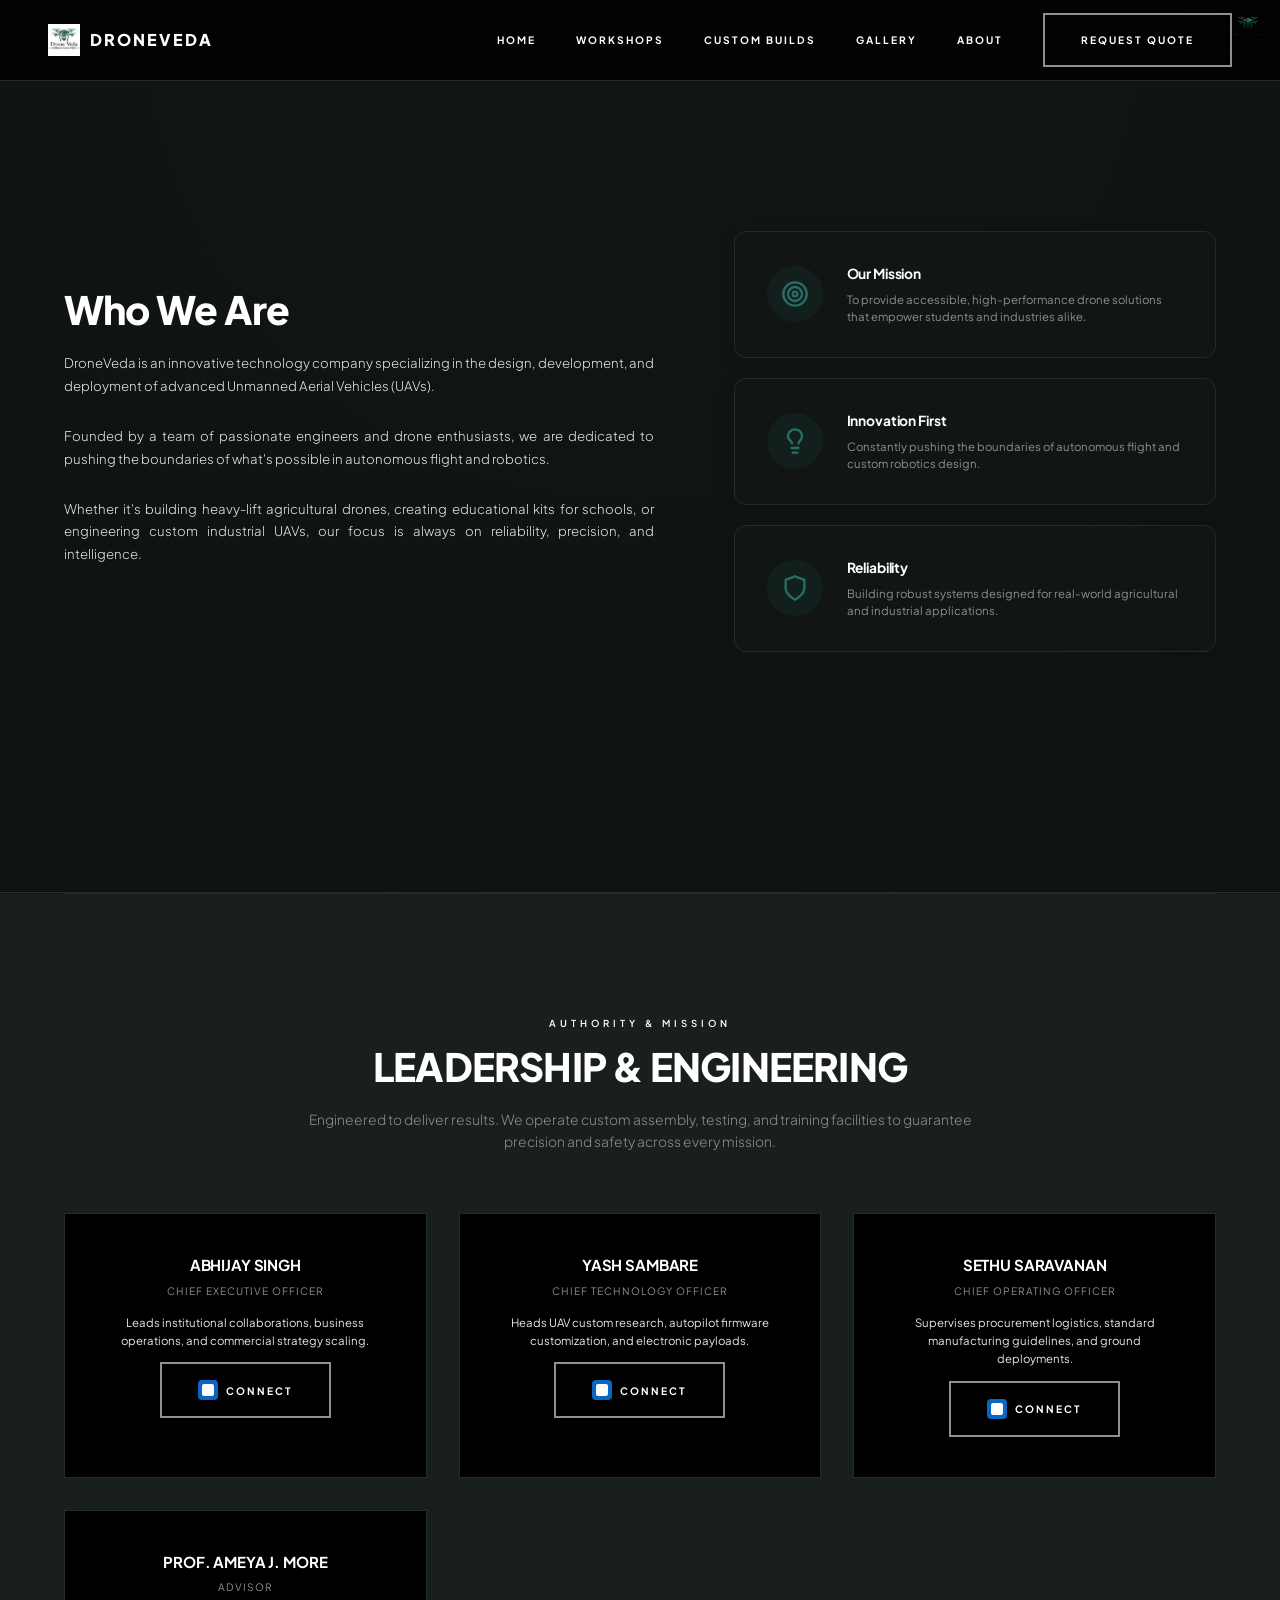
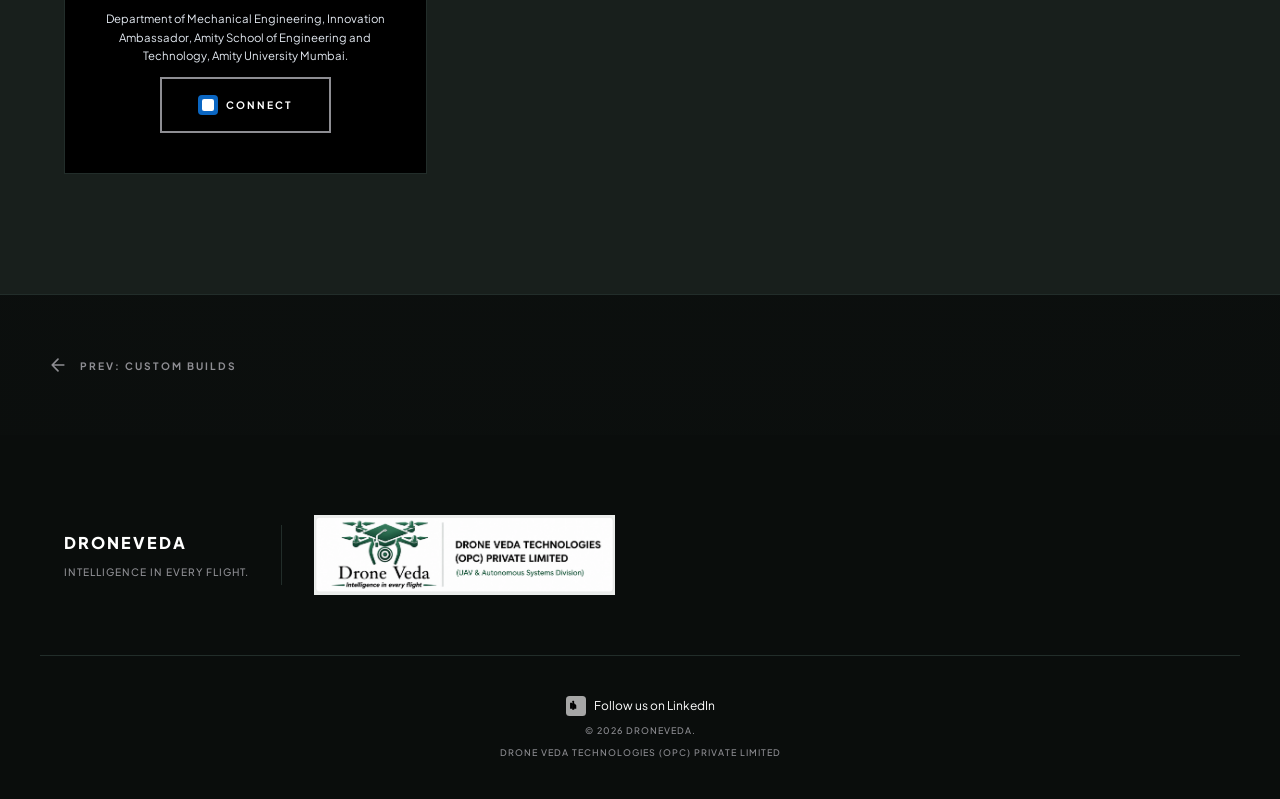
==== commit c4dde1ea: "Add Gallery improvements: Cloudinary images, responsive layout, header links" ====
--- a/about.html
+++ b/about.html
@@ -37,6 +37,7 @@
         <a href="index.html" class="nav-link">HOME</a>
         <a href="workshops.html" class="nav-link">WORKSHOPS</a>
         <a href="custom-builds.html" class="nav-link">CUSTOM BUILDS</a>
+        <a href="gallery.html" class="nav-link">GALLERY</a>
         <a href="about.html" class="nav-link active">ABOUT</a>
         <a href="index.html#contact" class="btn">REQUEST QUOTE</a>
       </nav>
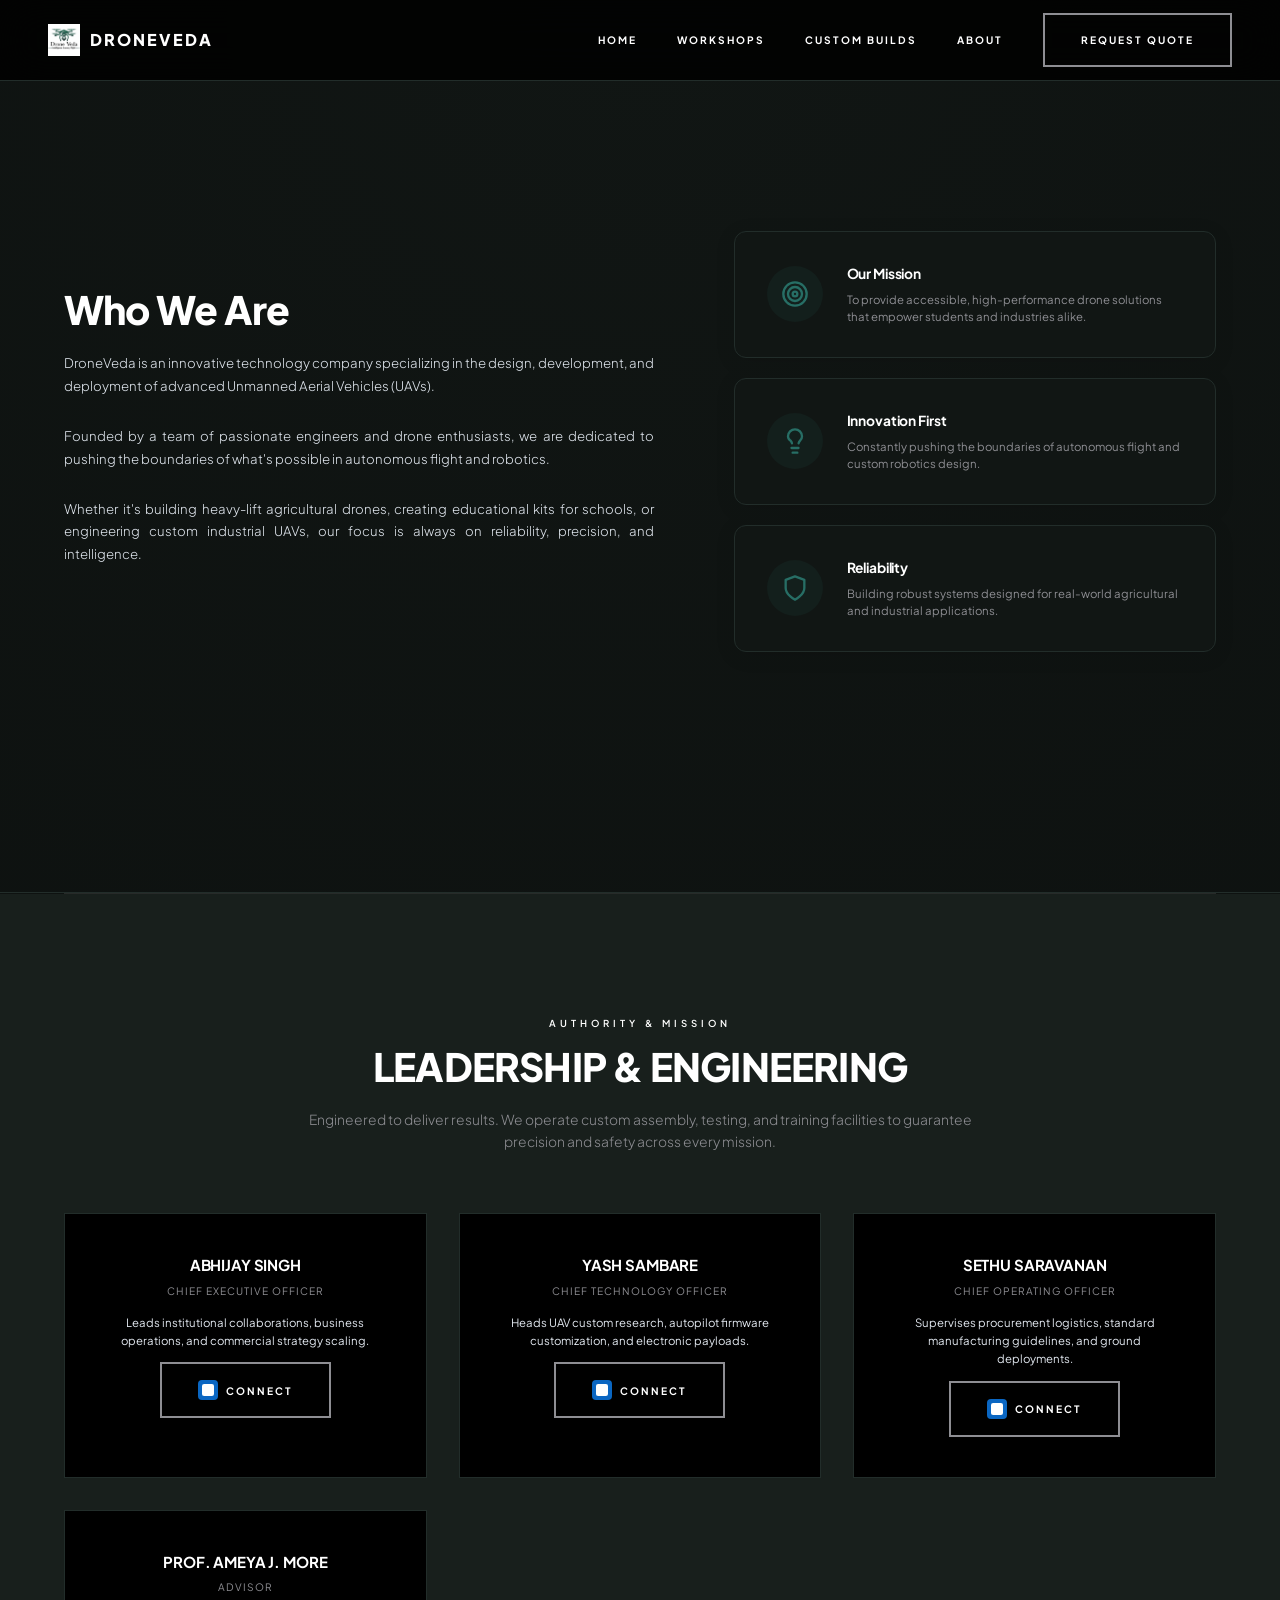
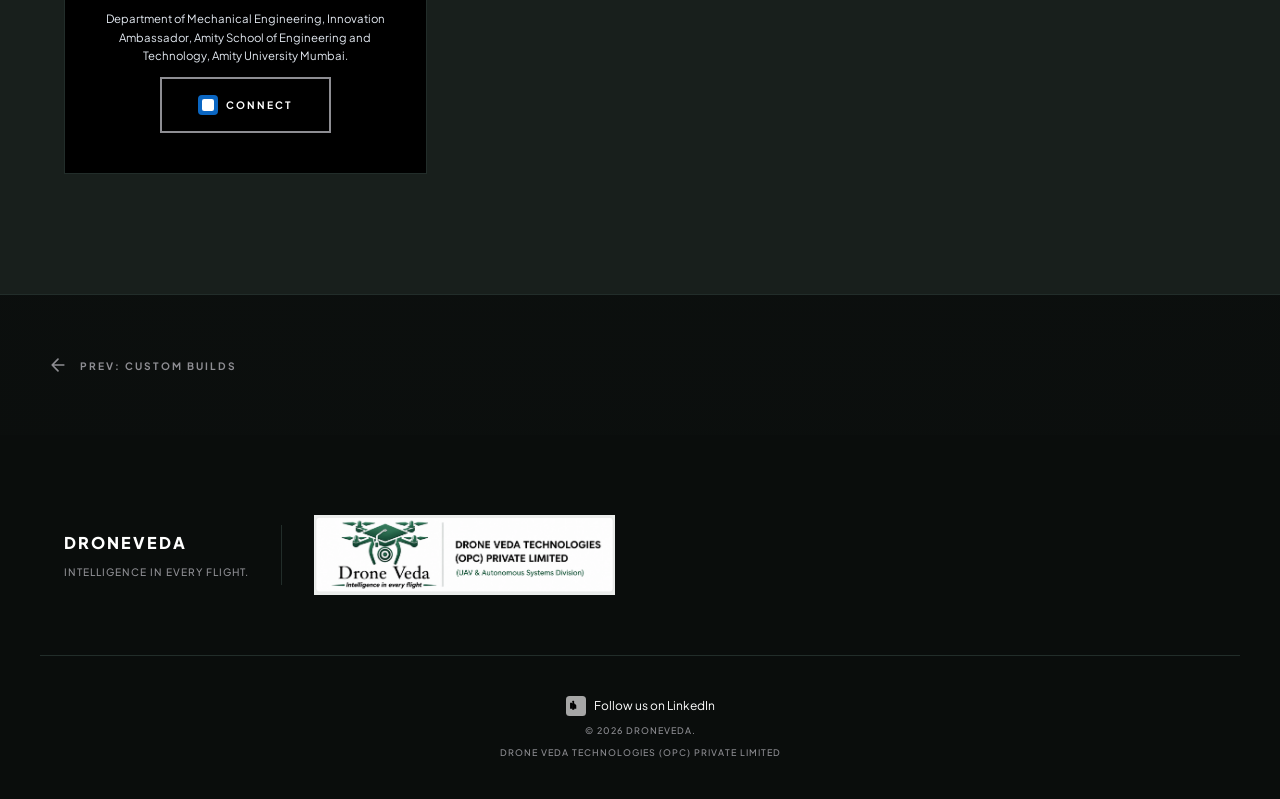
==== commit 7c759a67: "Remove small top-right header logo from about, workshops, and custom-builds pages" ====
--- a/about.html
+++ b/about.html
@@ -37,12 +37,10 @@
         <a href="index.html" class="nav-link">HOME</a>
         <a href="workshops.html" class="nav-link">WORKSHOPS</a>
         <a href="custom-builds.html" class="nav-link">CUSTOM BUILDS</a>
-        <a href="gallery.html" class="nav-link">GALLERY</a>
         <a href="about.html" class="nav-link active">ABOUT</a>
         <a href="index.html#contact" class="btn">REQUEST QUOTE</a>
       </nav>
     </div>
-    <img src="public/logo.png" alt="DroneVeda Logo" style="position:absolute; right:16px; top:12px; height:32px;">
     <!-- header LinkedIn removed (footer contains the company LinkedIn) -->
   </header>
 
--- a/style.css
+++ b/style.css
@@ -463,6 +463,31 @@
   }
 }
 
+/* Mobile hero adjustment: keep heading visible and avoid it being pushed too far down */
+@media (max-width: 600px) {
+  .hero-section {
+    align-items: center; /* center vertically instead of bottom */
+    padding-bottom: 6%;
+    height: 90vh; /* slightly reduce full-viewport height to keep content visible with navbar */
+  }
+
+  .hero-title {
+    font-size: clamp(2.2rem, 8vw, 3.2rem);
+    margin-bottom: 8px;
+  }
+
+  .hero-badge {
+    font-size: 1.1rem;
+    margin-bottom: 16px;
+  }
+
+  .hero-subtitle {
+    max-width: 100%;
+    font-size: 0.95rem;
+    margin-bottom: 12px;
+  }
+}
+
 /* SpaceX-style Scroll Down Indicator */
 .scroll-down-arrow {
   position: absolute;
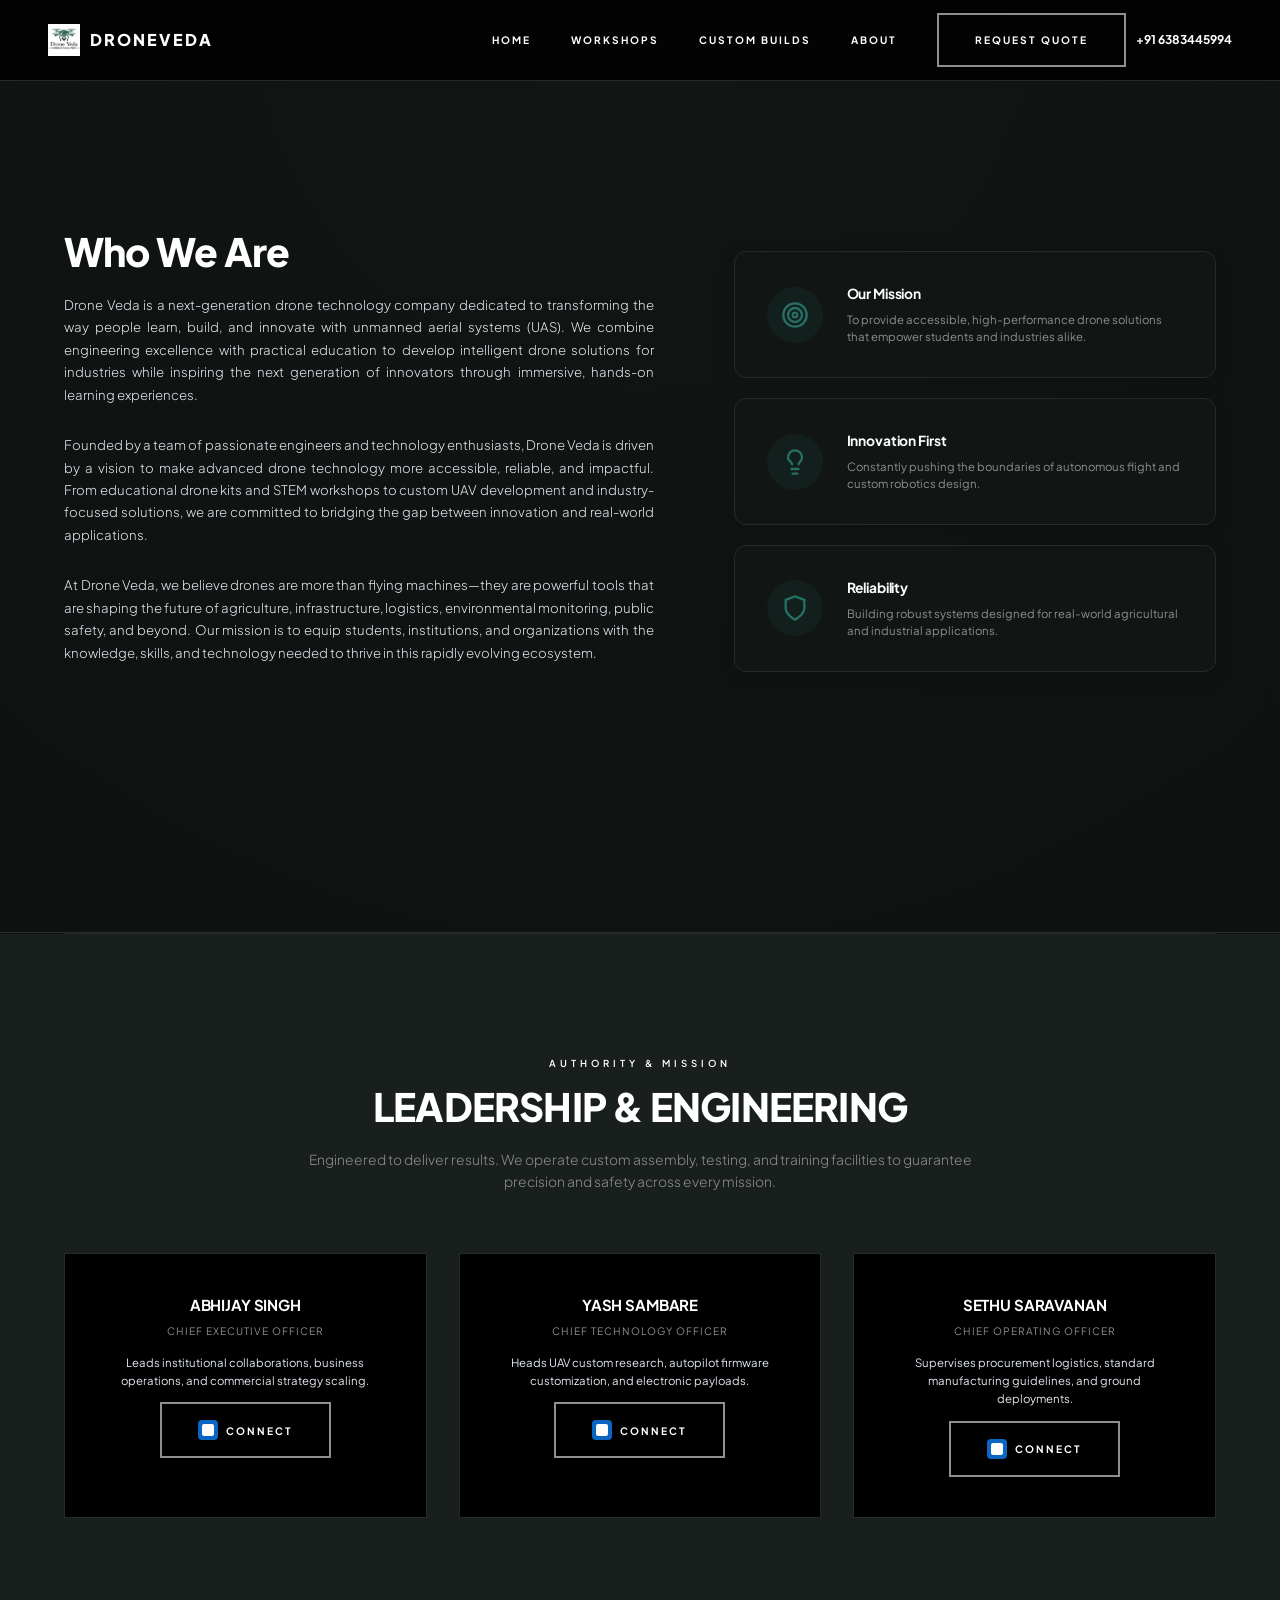
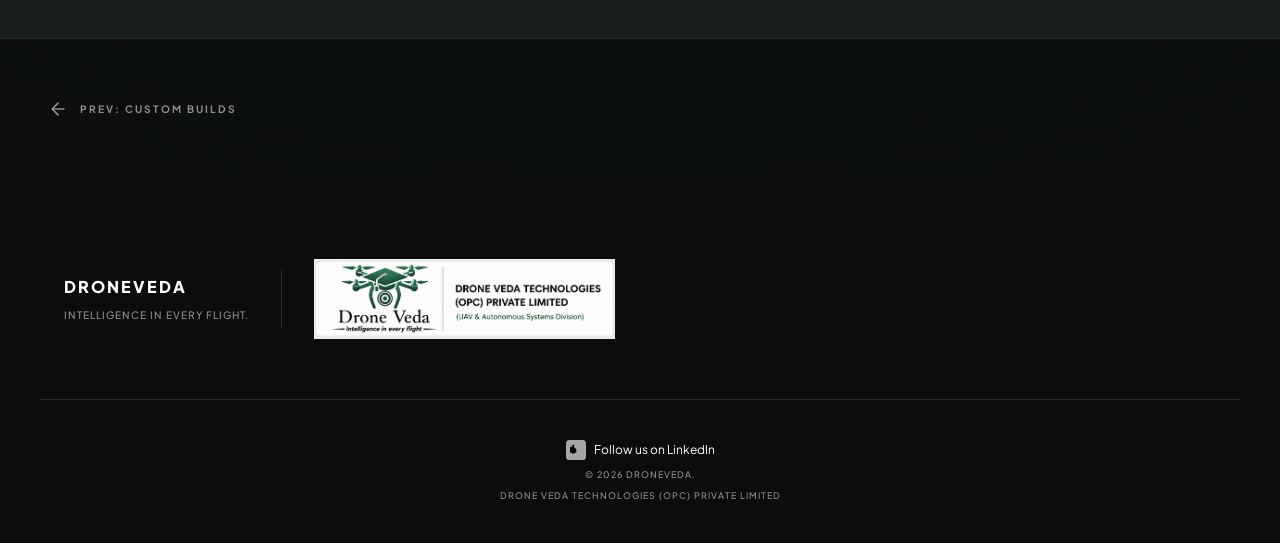
==== commit 173c08cb: "Add phone number next to REQUEST QUOTE in header" ====
--- a/about.html
+++ b/about.html
@@ -38,7 +38,10 @@
         <a href="workshops.html" class="nav-link">WORKSHOPS</a>
         <a href="custom-builds.html" class="nav-link">CUSTOM BUILDS</a>
         <a href="about.html" class="nav-link active">ABOUT</a>
-        <a href="index.html#contact" class="btn">REQUEST QUOTE</a>
+        <div style="display:flex; align-items:center; gap:10px;">
+          <a href="index.html#contact" class="btn">REQUEST QUOTE</a>
+          <a href="tel:+916383445994" style="font-weight:700; color:var(--text-primary);">+91 6383445994</a>
+        </div>
       </nav>
     </div>
     <!-- header LinkedIn removed (footer contains the company LinkedIn) -->
@@ -65,9 +68,9 @@
       <div class="about-grid scroll-reveal" style="margin-bottom: 120px; align-items: center;">
         <div class="about-content">
           <h2 class="section-title" style="text-transform: none;">Who We Are</h2>
-          <p class="about-text">DroneVeda is an innovative technology company specializing in the design, development, and deployment of advanced Unmanned Aerial Vehicles (UAVs).</p>
-          <p class="about-text">Founded by a team of passionate engineers and drone enthusiasts, we are dedicated to pushing the boundaries of what's possible in autonomous flight and robotics.</p>
-          <p class="about-text">Whether it's building heavy-lift agricultural drones, creating educational kits for schools, or engineering custom industrial UAVs, our focus is always on reliability, precision, and intelligence.</p>
+          <p class="about-text">Drone Veda is a next-generation drone technology company dedicated to transforming the way people learn, build, and innovate with unmanned aerial systems (UAS). We combine engineering excellence with practical education to develop intelligent drone solutions for industries while inspiring the next generation of innovators through immersive, hands-on learning experiences.</p>
+          <p class="about-text">Founded by a team of passionate engineers and technology enthusiasts, Drone Veda is driven by a vision to make advanced drone technology more accessible, reliable, and impactful. From educational drone kits and STEM workshops to custom UAV development and industry-focused solutions, we are committed to bridging the gap between innovation and real-world applications.</p>
+          <p class="about-text">At Drone Veda, we believe drones are more than flying machines—they are powerful tools that are shaping the future of agriculture, infrastructure, logistics, environmental monitoring, public safety, and beyond. Our mission is to equip students, institutions, and organizations with the knowledge, skills, and technology needed to thrive in this rapidly evolving ecosystem.</p>
         </div>
         
         <div class="about-cards" style="display: flex; flex-direction: column; gap: 20px;">
@@ -156,18 +159,7 @@
           </a>
         </div>
         
-        <div class="project-card" style="padding: 40px; text-align: center; display: flex; flex-direction: column; align-items: center;">
-          <h4 style="font-size: 1.25rem; font-weight: 700; text-transform: uppercase; margin-bottom: 6px;">PROF. AMEYA J. MORE</h4>
-          <p style="color: var(--text-muted); font-size: 0.85rem; letter-spacing: 1px; text-transform: uppercase; margin-bottom: 16px;">ADVISOR</p>
-          <p style="font-size: 0.95rem; line-height: 1.6;">Department of Mechanical Engineering, Innovation Ambassador, Amity School of Engineering and Technology, Amity University Mumbai.</p>
-          <a href="https://www.linkedin.com/in/ameya-more-7113226?utm_source=share_via&utm_content=profile&utm_medium=member_android" target="_blank" rel="noreferrer" class="btn" style="margin-top:12px; display:inline-flex; align-items:center; gap:8px;">
-            <span style="display:inline-flex; align-items:center; justify-content:center; width:20px; height:20px; background:#0A66C2; border-radius:4px;">
-              <img src="public/linkedin.svg" alt="LinkedIn" style="height:12px; filter: brightness(0) invert(1);" />
-            </span>
-            <span>Connect</span>
-          </a>
-        </div>
-      </div>
+      
                     
     </div>
   </section>
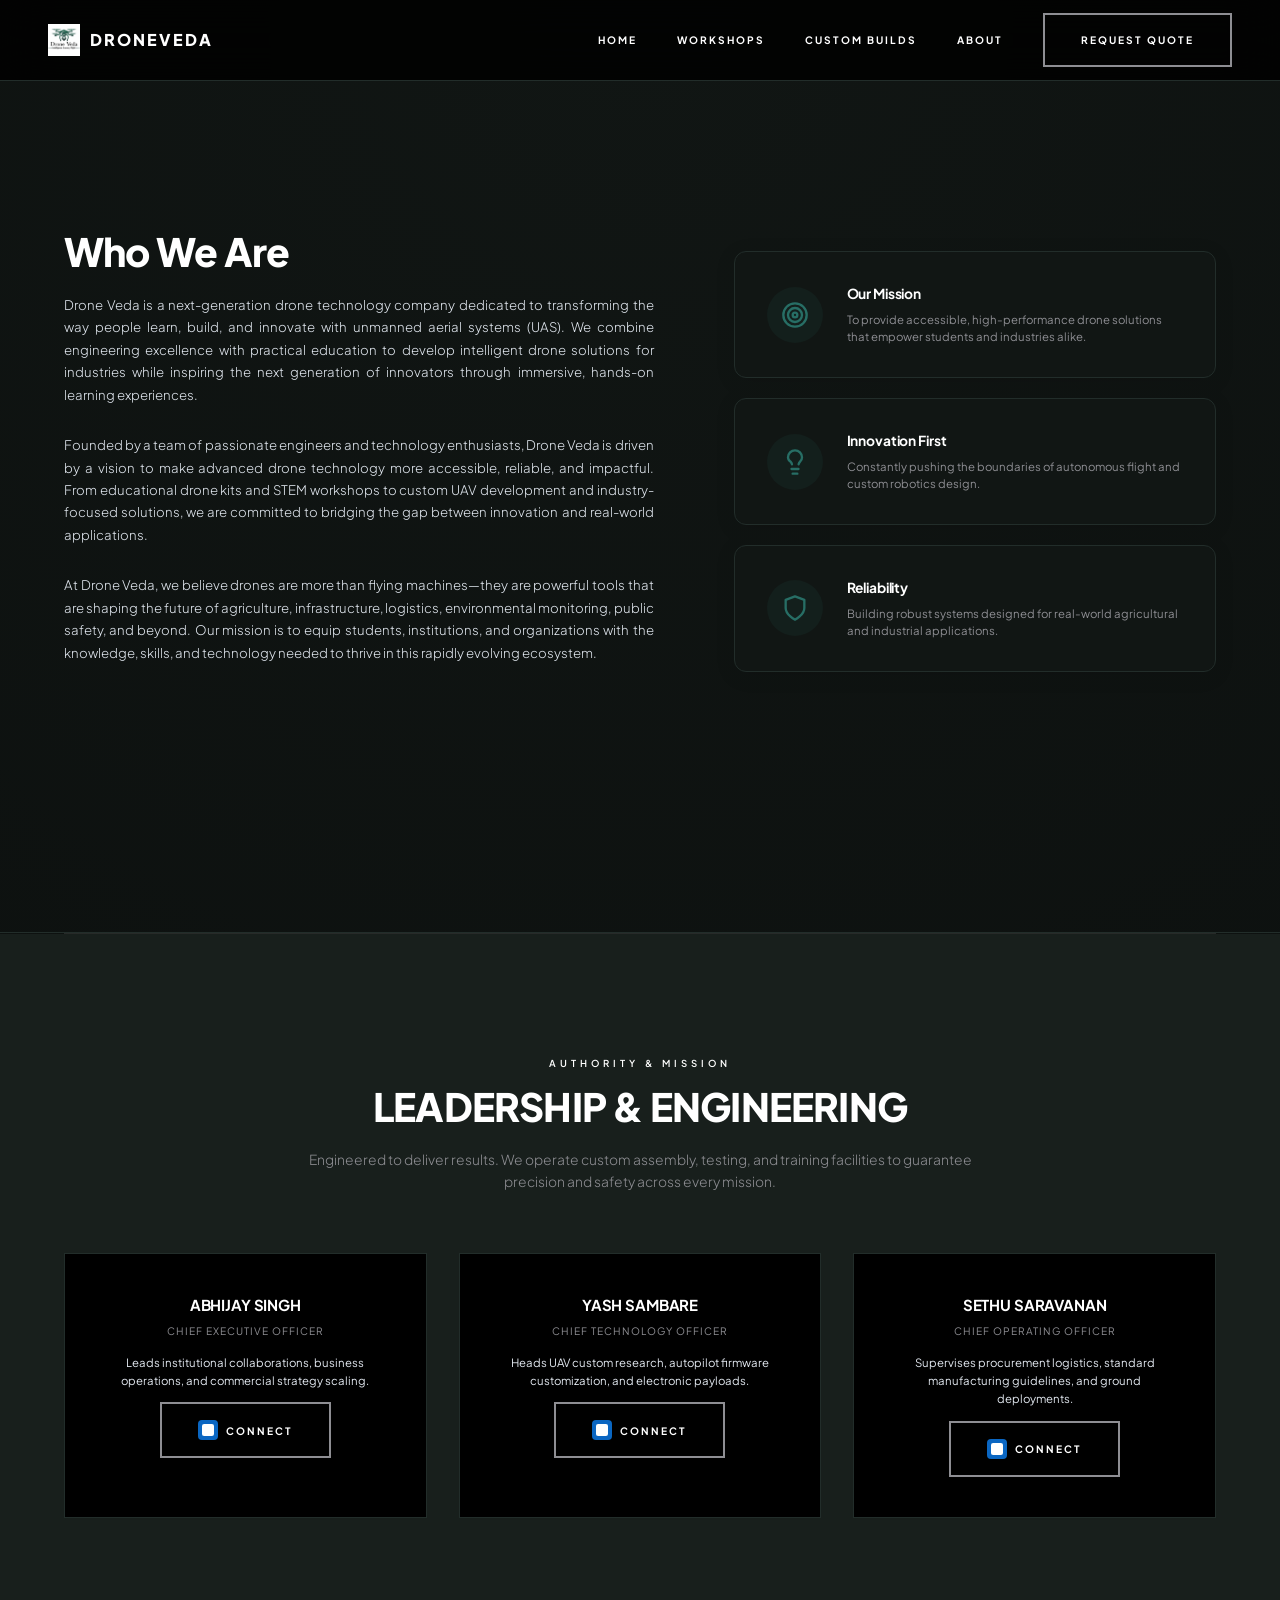
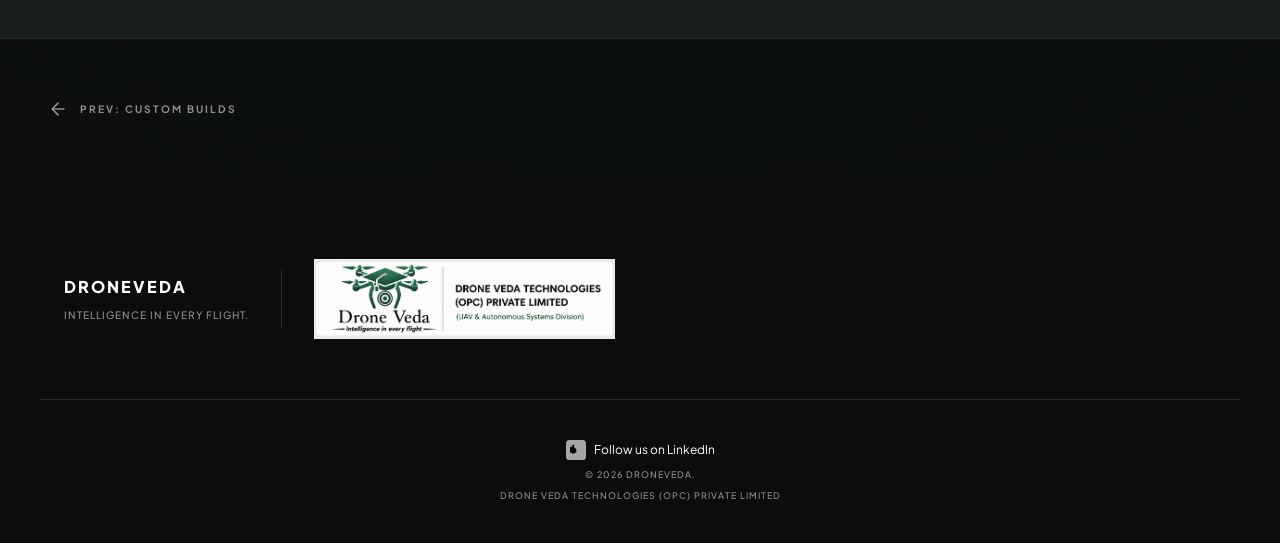
==== commit 8b521280: "Move phone to contact form: remove header phone link and add required phone input" ====
--- a/about.html
+++ b/about.html
@@ -38,10 +38,7 @@
         <a href="workshops.html" class="nav-link">WORKSHOPS</a>
         <a href="custom-builds.html" class="nav-link">CUSTOM BUILDS</a>
         <a href="about.html" class="nav-link active">ABOUT</a>
-        <div style="display:flex; align-items:center; gap:10px;">
-          <a href="index.html#contact" class="btn">REQUEST QUOTE</a>
-          <a href="tel:+916383445994" style="font-weight:700; color:var(--text-primary);">+91 6383445994</a>
-        </div>
+        <a href="index.html#contact" class="btn">REQUEST QUOTE</a>
       </nav>
     </div>
     <!-- header LinkedIn removed (footer contains the company LinkedIn) -->
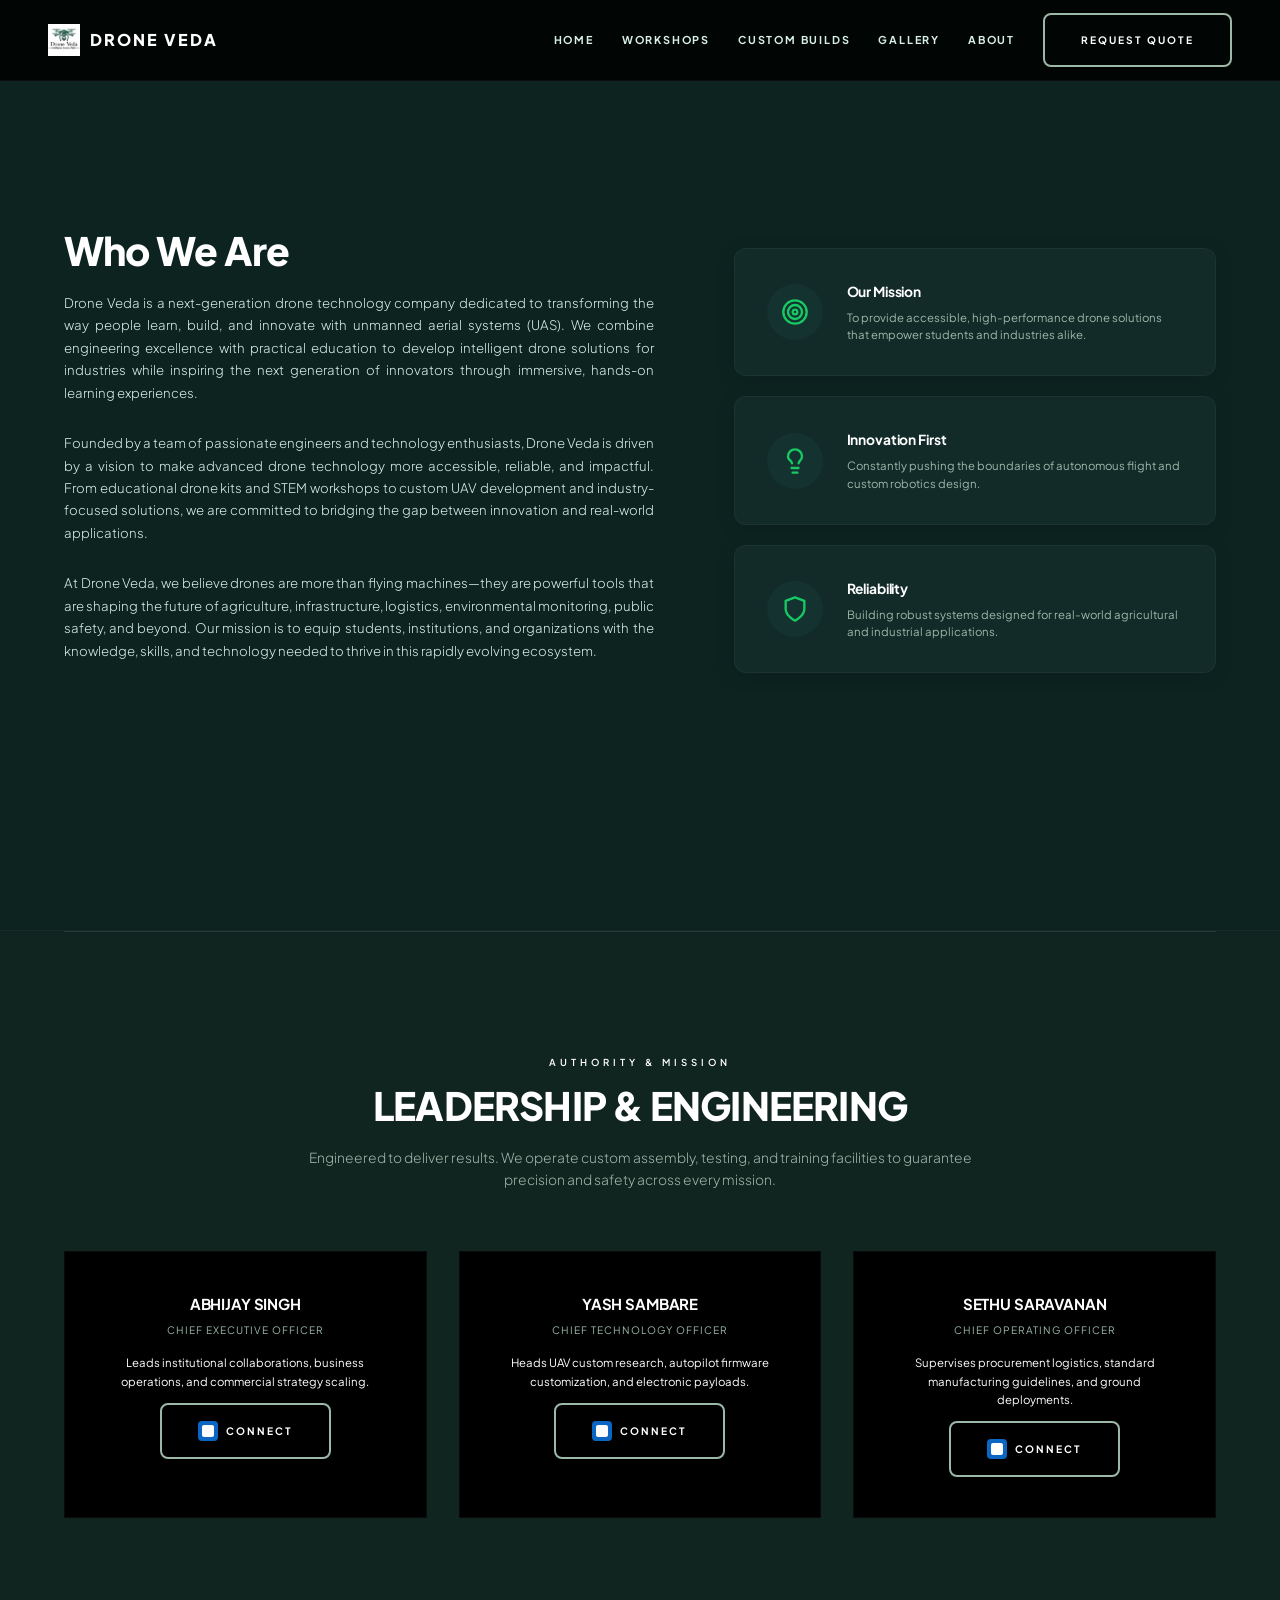
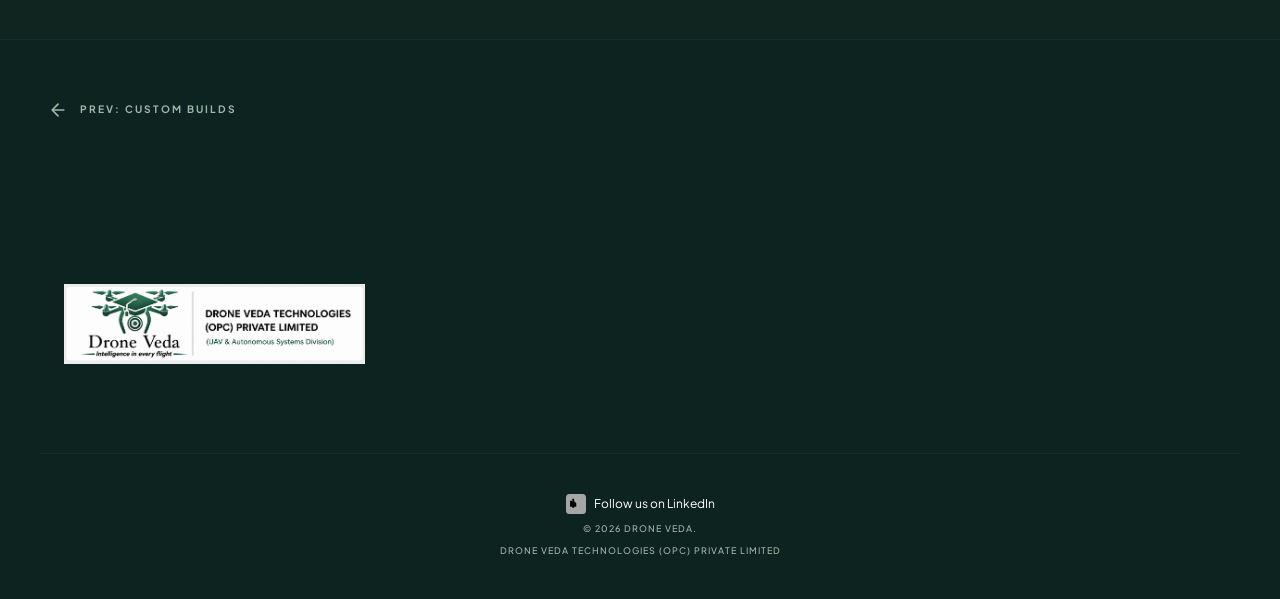
==== commit 5debac21: "Normalize brand text to 'Drone Veda' in site UI and templates" ====
--- a/about.html
+++ b/about.html
@@ -1,10 +1,11 @@
 <!DOCTYPE html>
 <html lang="en">
 <head>
+  
   <meta charset="UTF-8">
   <meta name="viewport" content="width=device-width, initial-scale=1.0">
-  <meta name="description" content="DroneVeda - Commercial UAV systems, custom industrial drones, autonomous agriculture, and institutional robotics training.">
-  <title>DRONEVEDA | Intelligence in every flight.</title>
+  <meta name="description" content="Drone Veda - Commercial UAV systems, custom industrial drones, autonomous agriculture, and institutional robotics training.">
+  <title>DRONE VEDA | Intelligence in every flight.</title>
   
   <link rel="preconnect" href="https://fonts.googleapis.com">
   <link rel="preconnect" href="https://fonts.gstatic.com" crossorigin>
@@ -23,8 +24,8 @@
   <header class="navbar" style="position: relative;">
     <div class="nav-container">
       <a href="index.html" class="nav-logo" style="display:flex; align-items:center; gap:10px;">
-        <img src="WhatsApp Image 2026-06-14 at 5.45.42 PM.jpeg" alt="DroneVeda Logo" style="height:32px; width:auto; display:inline-block;">
-        <span class="logo-text">DRONEVEDA</span>
+        <img src="WhatsApp Image 2026-06-14 at 5.45.42 PM.jpeg" alt="Drone Veda Logo" style="height:32px; width:auto; display:inline-block;">
+        <span class="logo-text">DRONE VEDA</span>
       </a>
       
       <button class="mobile-toggle" aria-label="Toggle Menu" aria-expanded="false">
@@ -37,6 +38,7 @@
         <a href="index.html" class="nav-link">HOME</a>
         <a href="workshops.html" class="nav-link">WORKSHOPS</a>
         <a href="custom-builds.html" class="nav-link">CUSTOM BUILDS</a>
+        <a href="gallery.html" class="nav-link">GALLERY</a>
         <a href="about.html" class="nav-link active">ABOUT</a>
         <a href="index.html#contact" class="btn">REQUEST QUOTE</a>
       </nav>
@@ -170,24 +172,19 @@
   </div>
   <footer class="footer">
     <div class="footer-container container">
-      <div class="footer-brand" style="display: flex; align-items: center; gap: 32px;">
-        <div>
-          <h3 class="footer-logo" style="margin-bottom: 8px;">DRONEVEDA</h3>
-          <p class="footer-tagline" style="margin: 0;">INTELLIGENCE IN EVERY FLIGHT.</p>
-        </div>
-        <div style="width: 1px; height: 60px; background-color: var(--border-color);"></div>
-        <img src="public/logo-footer.png" alt="Drone Veda Technologies" style="max-height: 80px; display: block; object-fit: contain;">
+      <div class="footer-brand" style="text-align:center; padding:24px 0;">
+        <img src="public/logo-footer.png" alt="Drone Veda" style="max-height: 80px; display: inline-block; object-fit: contain;">
       </div>
     </div>
     <div class="footer-bottom container" style="display:flex; flex-direction:column; gap:8px; align-items:center;">
       <div style="display:flex; gap:12px; align-items:center;">
-        <a href="https://www.linkedin.com/company/drone-veda/" target="_blank" rel="noreferrer" style="display:inline-flex; align-items:center; gap:8px; color:#fff; text-decoration:none;">
+        <a href="https://www.linkedin.com/company/drone-veda/" target="_blank" rel="noreferrer" style="display:inline-flex; align-items:center; gap:8px; color:var(--text-primary); text-decoration:none;">
           <img src="public/linkedin.svg" alt="LinkedIn" style="height:20px; filter: invert(1) grayscale(1);" />
           Follow us on LinkedIn
         </a>
       </div>
-      <p class="copyright">&copy; 2026 DRONEVEDA.</p>
-      <p class="disclaimer">Drone Veda Technologies (OPC) Private Limited</p>
+      <p class="copyright">&copy; 2026 DRONE VEDA.</p>
+      <p class="disclaimer">DRONE VEDA TECHNOLOGIES (OPC) PRIVATE LIMITED</p>
     </div>
   </footer>
 
--- a/style.css
+++ b/style.css
@@ -1,21 +1,22 @@
 :root {
-  --bg-primary: #0a0d0c; /* Off-black with a hint of green */
-  --bg-secondary: #111614;
-  --bg-tertiary: #181f1c;
-  
-  --logo-green: #276e65;
-  
-  --text-primary: #ffffff;
-  --text-secondary: #e2e8f0;
-  --text-muted: #8e8e93;
-  
+  /* Dark professional theme with green accent (local preview only) */
+  --bg-primary: #0c2320; /* slightly lighter charcoal */
+  --bg-secondary: #122b29; /* softened panel dark */
+  --bg-tertiary: #102420; /* subtle mid dark, lighter */
+
+  --logo-green: #17c964; /* bright professional green accent */
+
+  --text-primary: #ffffff; /* primary text white */
+  --text-secondary: #d7efe6; /* soft off-white for secondary text */
+  --text-muted: #9bb8a8; /* muted green-gray */
+
   --accent-color: var(--logo-green);
-  --accent-hover: var(--logo-green);
-  
-  --border-color: #222d2a;
-  --border-hover: #3a4d48;
-  
-  --error-color: #fa4856;
+  --accent-hover: #14b359;
+
+  --border-color: rgba(255,255,255,0.04);
+  --border-hover: rgba(255,255,255,0.06);
+  
+  --error-color: #ff6b6b;
   --success-color: #24a148;
   
   --font-family: 'Plus Jakarta Sans', system-ui, -apple-system, sans-serif;
@@ -44,10 +45,9 @@
 body {
   font-family: var(--font-family);
   background-color: var(--bg-primary);
-  /* Dynamic scroll gradient setup */
-  background-image: radial-gradient(circle at 50% calc(var(--scroll-y, 0) * 1%), var(--bg-secondary) 0%, var(--bg-primary) 100%);
-  color: var(--text-secondary);
-  line-height: 1.5;
+  background-image: none;
+  color: var(--text-primary);
+  line-height: 1.6;
   overflow-x: hidden;
   -webkit-font-smoothing: antialiased;
   -moz-osx-font-smoothing: grayscale;
@@ -133,7 +133,7 @@
 .section-title {
   font-size: clamp(2.2rem, 4.5vw, 3.25rem);
   font-weight: 800;
-  line-height: 1.1;
+  line-height: 1.05;
   color: var(--text-primary);
   margin-bottom: 20px;
   letter-spacing: -0.02em;
@@ -154,7 +154,7 @@
 }
 
 a {
-  color: inherit;
+  color: var(--accent-color);
   text-decoration: none;
   transition: color var(--transition-fast);
 }
@@ -164,25 +164,19 @@
   align-items: center;
   justify-content: center;
   font-family: var(--font-family);
-  font-size: 0.85rem;
-  font-weight: 700;
-  text-transform: uppercase;
-  letter-spacing: 2px;
-  padding: 16px 36px;
+  font-size: 0.9rem;
+  font-weight: 700;
+  text-transform: uppercase;
+  letter-spacing: 1.5px;
+  padding: 12px 28px;
   cursor: pointer;
   white-space: nowrap;
   transition: all var(--transition-normal);
-  
-  /* Greyscale ghost button base */
-  border: 2px solid var(--text-muted);
-  background-color: transparent;
-  color: var(--text-primary);
-  
-  min-height: 54px; /* Touch target size */
-  position: relative;
-  overflow: hidden;
-  text-align: center;
-  width: auto;
+  border: none;
+  background-color: var(--accent-color);
+  color: #fff;
+  border-radius: 8px;
+  min-height: 46px;
 }
 
 @media (max-width: 768px) {
@@ -193,19 +187,12 @@
 }
 
 .btn:hover {
-  /* Boundary changes to logo-green upon hover */
-  border-color: var(--logo-green);
-  color: var(--logo-green);
-  background-color: transparent;
-  box-shadow: 0 4px 15px rgba(39, 110, 101, 0.2);
+  transform: translateY(-2px);
+  box-shadow: 0 8px 30px rgba(23, 201, 100, 0.12);
 }
 
 .btn:active {
-  /* Background changes to logo-green upon clicking */
-  background-color: var(--logo-green);
-  border-color: var(--logo-green);
-  color: #ffffff;
-  transform: scale(0.98);
+  transform: translateY(0);
 }
 
 
@@ -263,15 +250,15 @@
 .nav-menu {
   display: flex;
   align-items: center;
-  gap: 40px;
+  gap: 28px;
 }
 
 .nav-link {
-  font-size: 0.85rem;
-  font-weight: 700;
-  text-transform: uppercase;
-  letter-spacing: 2px;
-  color: var(--text-primary);
+  font-size: 0.9rem;
+  font-weight: 700;
+  text-transform: uppercase;
+  letter-spacing: 1.8px;
+  color: var(--text-secondary);
   padding: 8px 0;
   position: relative;
 }
@@ -379,8 +366,8 @@
   position: relative;
   height: 100vh;
   display: flex;
-  align-items: flex-end;
-  padding-bottom: 12%;
+  align-items: center;
+  padding-bottom: 8%;
   overflow: hidden;
 }
 
@@ -406,11 +393,7 @@
   left: 0;
   width: 100%;
   height: 100%;
-  background: linear-gradient(180deg, 
-    rgba(0, 0, 0, 0.4) 0%, 
-    rgba(0, 0, 0, 0.7) 60%, 
-    rgba(0, 0, 0, 0.95) 100%
-  );
+  background: linear-gradient(180deg, rgba(4,6,6,0.45) 0%, rgba(4,6,6,0.6) 60%, rgba(4,6,6,0.9) 100%);
   z-index: 2;
 }
 
@@ -422,33 +405,33 @@
 
 .hero-badge {
   display: inline-block;
-  font-size: 1.5rem;
-  font-weight: 200;
+  font-size: 1.25rem;
+  font-weight: 600;
   text-transform: uppercase;
   letter-spacing: 4px;
   line-height: 1.05;
-  color: var(--text-primary);
-  margin-bottom: 30px;
+  color: var(--accent-color);
+  margin-bottom: 20px;
 }
 
 .hero-title {
   font-size: clamp(3rem, 6vw, 5rem);
-  font-weight: 1000;
-  line-height: 1.05;
+  font-weight: 900;
+  line-height: 1.02;
   letter-spacing: 0.02em;
   color: var(--text-primary);
+  margin-bottom: 12px;
+  text-transform: uppercase;
+}
+
+.hero-subtitle {
+  font-size: clamp(0.95rem, 2vw, 1.05rem);
+  color: var(--text-secondary);
+  line-height: 1.3;
   margin-bottom: 15px;
-  text-transform: uppercase;
-}
-
-.hero-subtitle {
-  font-size: clamp(0.9rem, 2vw, 1rem);
-  color: var(--text-secondary);
-  line-height: 1.2;
-  margin-bottom: 15px;
-  max-width: 400px;
-  font-weight: 100;
-  letter-spacing: 0.2em;
+  max-width: 560px;
+  font-weight: 300;
+  letter-spacing: 0.08em;
 }
 
 .hero-actions {
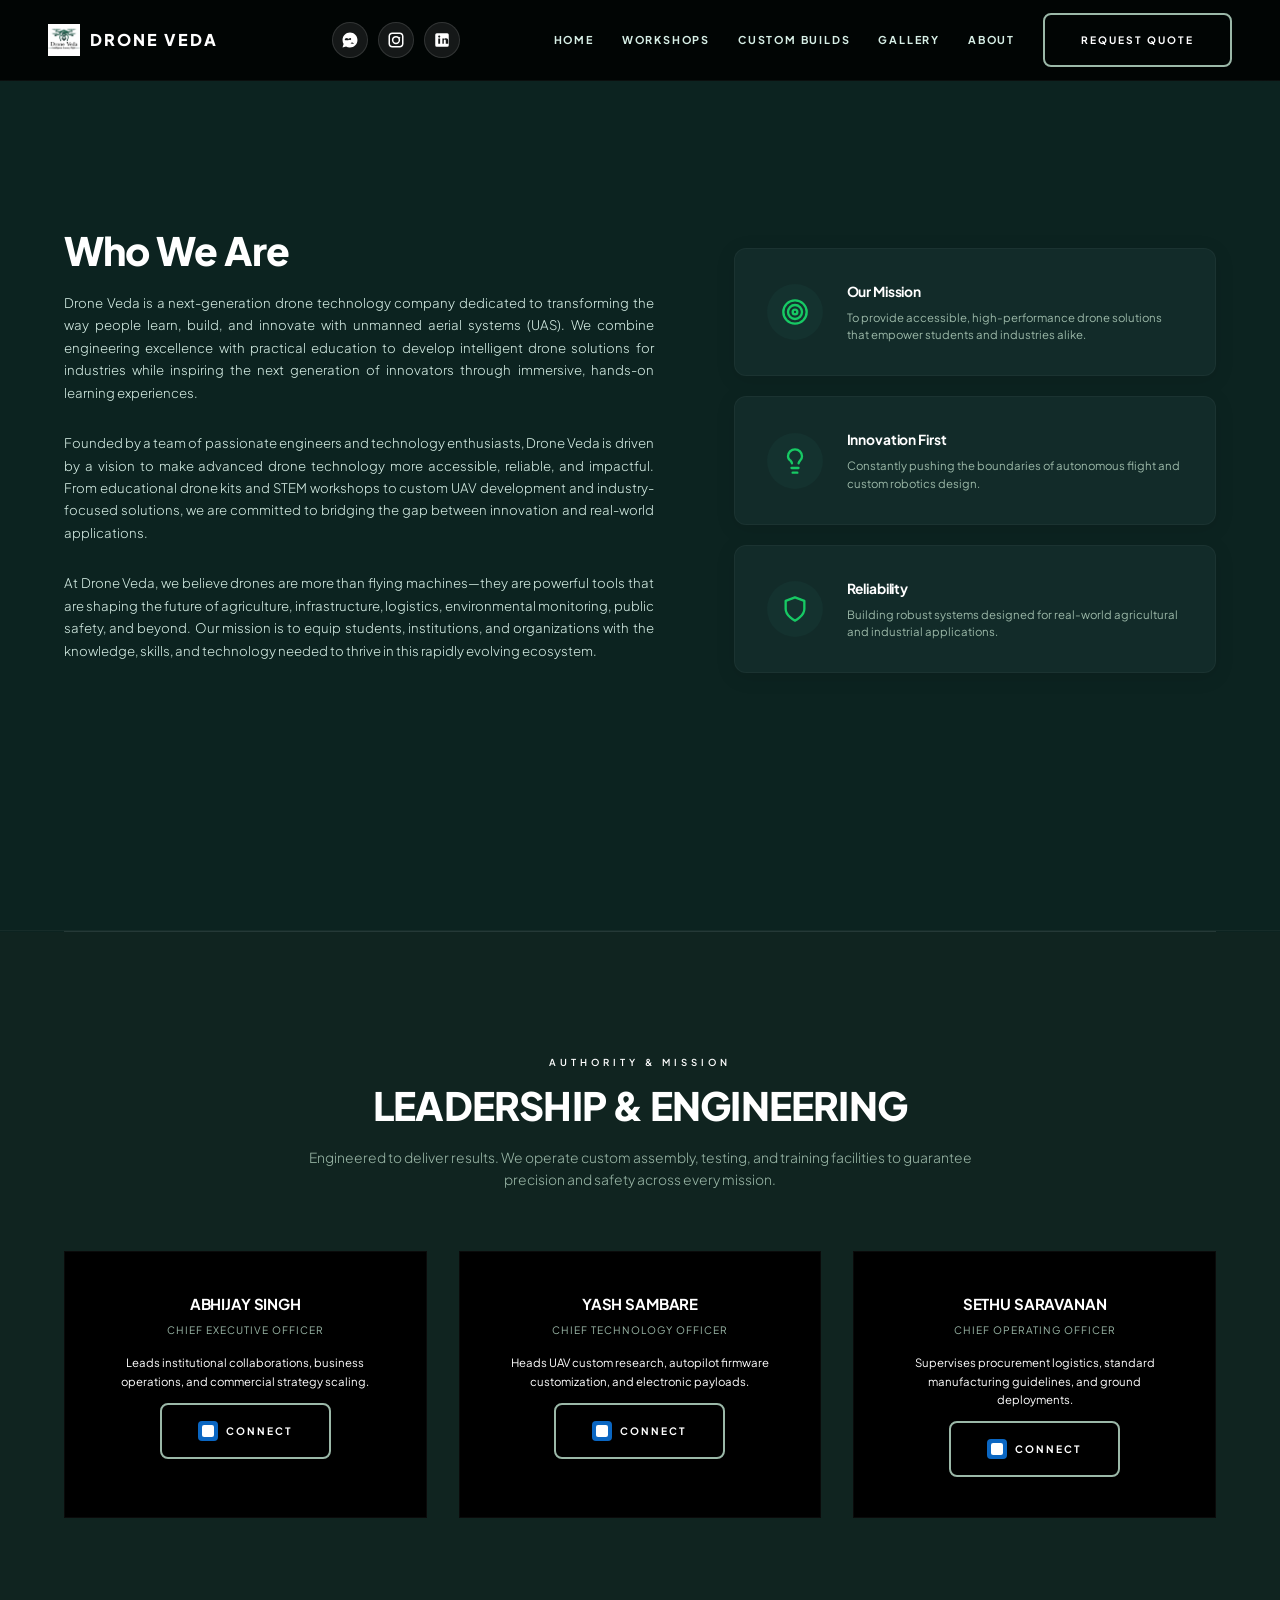
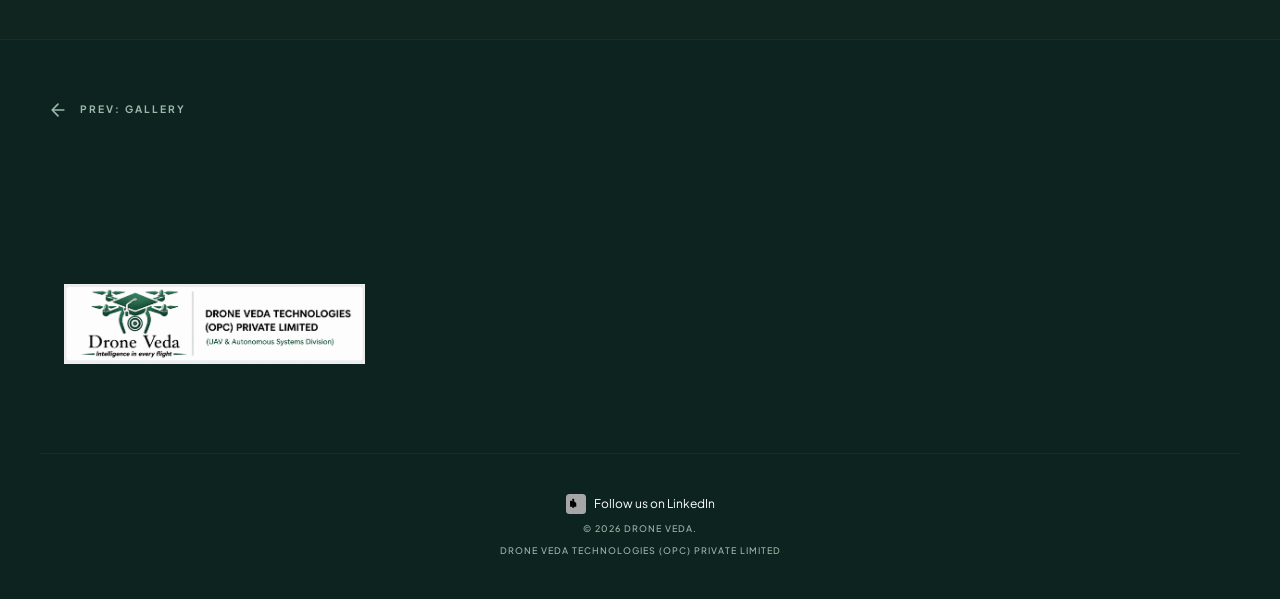
==== commit 97bf62d3: "Add WhatsApp, Instagram, and LinkedIn header links" ====
--- a/about.html
+++ b/about.html
@@ -27,6 +27,17 @@
         <img src="WhatsApp Image 2026-06-14 at 5.45.42 PM.jpeg" alt="Drone Veda Logo" style="height:32px; width:auto; display:inline-block;">
         <span class="logo-text">DRONE VEDA</span>
       </a>
+      <div class="header-actions">
+        <a href="https://wa.me/916383445994" class="social-link" target="_blank" rel="noreferrer noopener" aria-label="WhatsApp">
+          <svg viewBox="0 0 24 24" fill="none" xmlns="http://www.w3.org/2000/svg"><path d="M12 2.04C6.48 2.04 2.04 6.48 2.04 12c0 1.99.52 3.84 1.43 5.45L2 22l4.73-1.24A9.94 9.94 0 0 0 12 21.96c5.52 0 9.96-4.44 9.96-9.96S17.52 2.04 12 2.04Zm5.8 13.64c-.24.68-1.44 1.32-1.98 1.4-.5.08-1.14.12-2.10-.4a7.26 7.26 0 0 1-2.16-1.36 7.58 7.58 0 0 1-1.48-1.74c-.36-.56-.74-.86-1.3-1.1-.36-.16-.84-.18-1.24-.16-.42.02-.89.04-1.32.02-.4 0-.7-.12-.96-.28-.22-.14-.26-.34-.26-.54 0-.12.04-.24.18-.38.12-.12.56-.86.78-1.18.26-.34.54-.47.88-.47.22 0 .46.02.70.02.36 0 .72.04 1.06.2.36.14.88.4 1.16.56.28.16.58.08.86-.02.36-.14 1.3-.66 1.5-.76.22-.1.38-.16.56-.04.18.12.7.84.8 1.02.1.18.18.38.02.62-.16.24-.72.84-.9 1.02-.18.18-.36.2-.68.02-.28-.16-.58-.3-.92-.42-.24-.1-.46-.02-.6.08-.18.1-.72.6-.9.8-.18.18-.3.34-.18.64.12.3.54.96 1.16 1.56.8.74 1.46 1.06 1.74 1.18.28.12.56.1.78.02.24-.08 1.44-.66 1.68-.74.24-.08.4-.06.54.04.14.1.58.28.7.34.12.06.2.1.18.18-.02.08-.14.3-.28.5Z" fill="currentColor"/></svg>
+        </a>
+        <a href="https://www.instagram.com/drone_veda_technologies?igsh=MXB2aHZpdm5kMm9sbA==" class="social-link" target="_blank" rel="noreferrer noopener" aria-label="Instagram">
+          <svg viewBox="0 0 24 24" fill="none" xmlns="http://www.w3.org/2000/svg"><path d="M7 2C4.24 2 2 4.24 2 7v10c0 2.76 2.24 5 5 5h10c2.76 0 5-2.24 5-5V7c0-2.76-2.24-5-5-5H7Zm0 2h10c1.66 0 3 1.34 3 3v10c0 1.66-1.34 3-3 3H7c-1.66 0-3-1.34-3-3V7c0-1.66 1.34-3 3-3Zm5 2.5a5.5 5.5 0 1 0 0 11 5.5 5.5 0 0 0 0-11Zm0 2a3.5 3.5 0 1 1 0 7 3.5 3.5 0 0 1 0-7Zm4.75-.5a1 1 0 1 0 0 2 1 1 0 0 0 0-2Z" fill="currentColor"/></svg>
+        </a>
+        <a href="https://www.linkedin.com/company/drone-veda/" class="social-link" target="_blank" rel="noreferrer noopener" aria-label="LinkedIn">
+          <svg viewBox="0 0 24 24" fill="none" xmlns="http://www.w3.org/2000/svg"><path d="M19 3H5a2 2 0 0 0-2 2v14a2 2 0 0 0 2 2h14a2 2 0 0 0 2-2V5a2 2 0 0 0-2-2Zm-9.5 14H7v-7h2.5v7Zm-1.25-8.07a1.44 1.44 0 1 1 0-2.88 1.44 1.44 0 0 1 0 2.88Zm10.75 8.07H17v-3.66c0-.87-.03-1.99-1.21-1.99-1.21 0-1.39.95-1.39 1.94V17H12.5v-7h2.4v.96h.05c.33-.63 1.14-1.3 2.34-1.3 2.5 0 2.96 1.65 2.96 3.79V17Z" fill="currentColor"/></svg>
+        </a>
+      </div>
       
       <button class="mobile-toggle" aria-label="Toggle Menu" aria-expanded="false">
         <span class="bar"></span>
@@ -167,7 +178,7 @@
 
     
   <div class="page-navigation">
-    <a href="custom-builds.html" class="page-nav-btn page-nav-prev"><svg xmlns="http://www.w3.org/2000/svg" fill="none" stroke="currentColor" stroke-width="2" stroke-linecap="round" stroke-linejoin="round" viewBox="0 0 24 24"><path d="M19 12H5M12 19l-7-7 7-7"/></svg> PREV: CUSTOM BUILDS</a>
+    <a href="gallery.html" class="page-nav-btn page-nav-prev"><svg xmlns="http://www.w3.org/2000/svg" fill="none" stroke="currentColor" stroke-width="2" stroke-linecap="round" stroke-linejoin="round" viewBox="0 0 24 24"><path d="M19 12H5M12 19l-7-7 7-7"/></svg> PREV: GALLERY</a>
     <div></div>
   </div>
   <footer class="footer">
--- a/style.css
+++ b/style.css
@@ -232,6 +232,37 @@
   display: flex;
   align-items: center;
   gap: 12px;
+}
+
+.header-actions {
+  display: flex;
+  align-items: center;
+  gap: 10px;
+  margin-left: 20px;
+}
+
+.social-link {
+  display: inline-flex;
+  align-items: center;
+  justify-content: center;
+  width: 36px;
+  height: 36px;
+  border-radius: 50%;
+  background-color: rgba(255, 255, 255, 0.08);
+  border: 1px solid rgba(255, 255, 255, 0.12);
+  color: #ffffff;
+  transition: transform var(--transition-fast), background-color var(--transition-fast), border-color var(--transition-fast);
+}
+
+.social-link:hover {
+  transform: translateY(-1px);
+  background-color: rgba(255, 255, 255, 0.18);
+  border-color: rgba(255, 255, 255, 0.24);
+}
+
+.social-link svg {
+  width: 18px;
+  height: 18px;
 }
 
 .logo-img {
